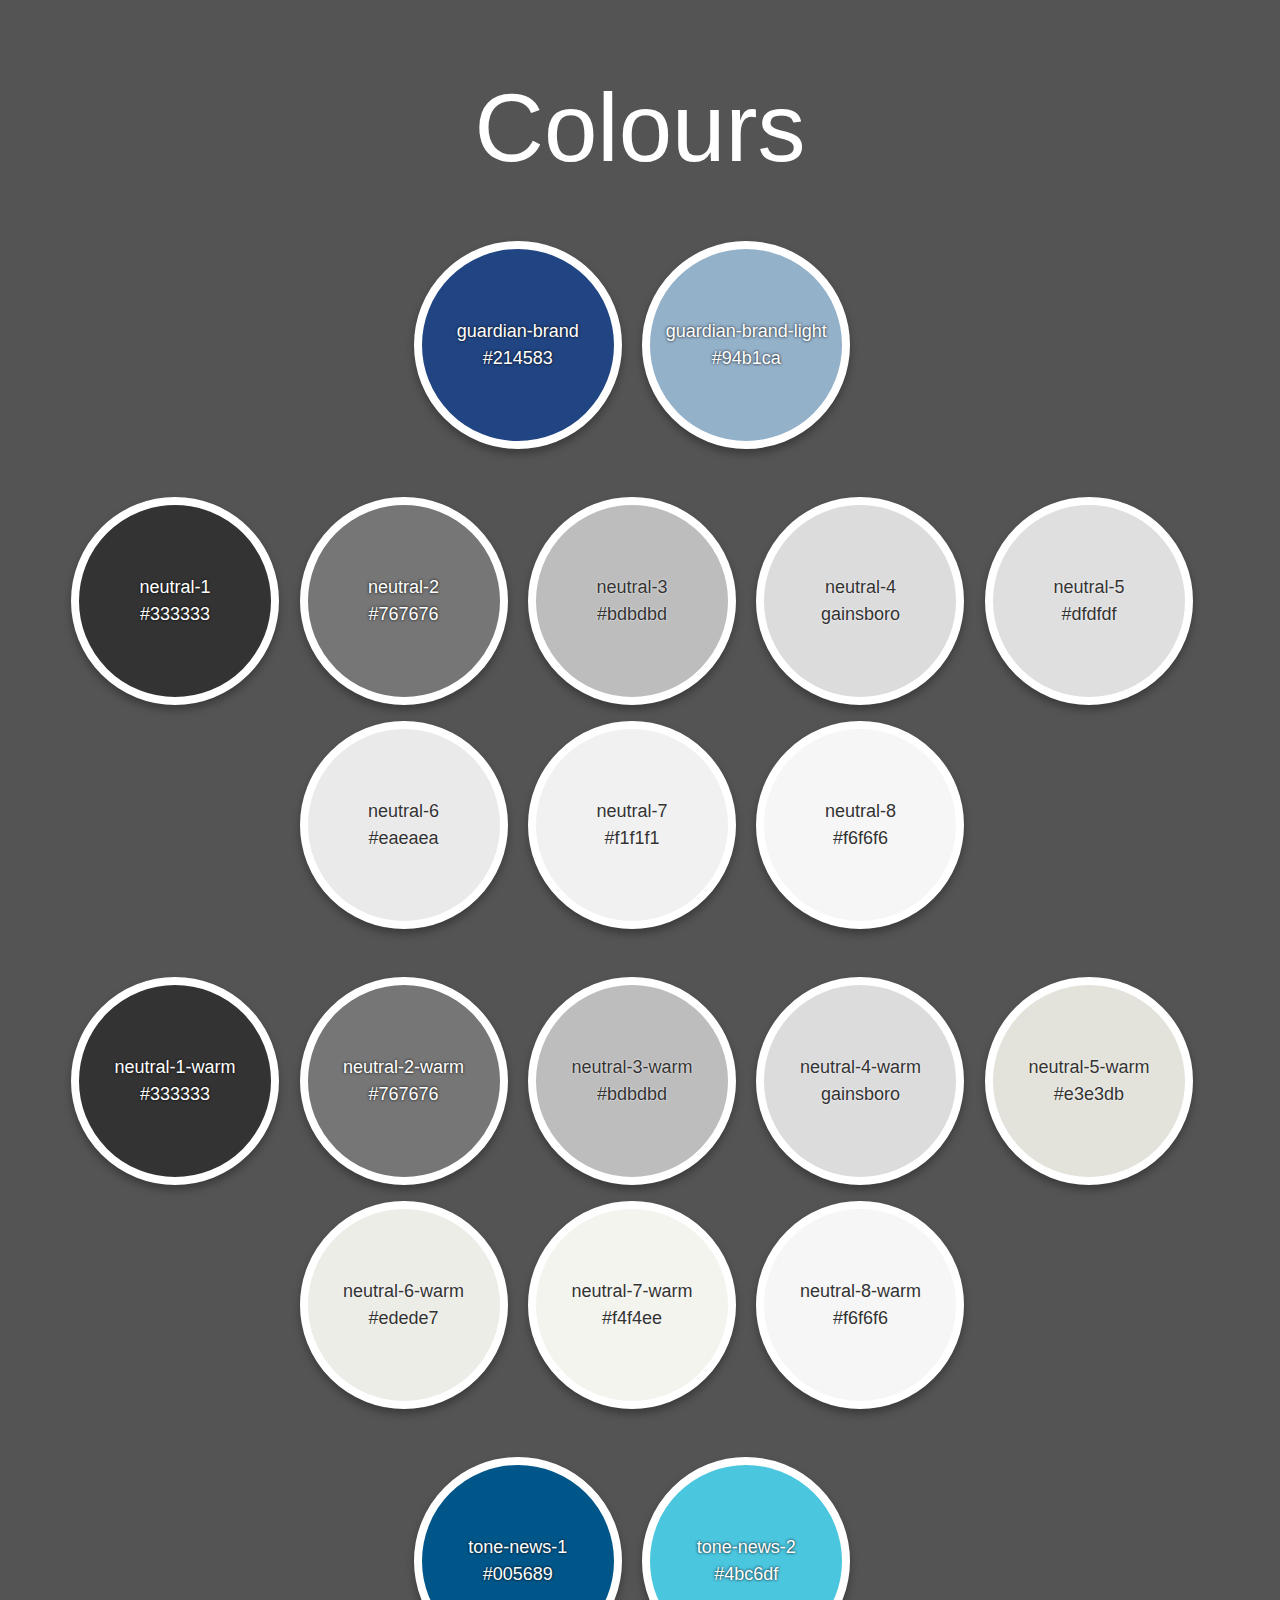
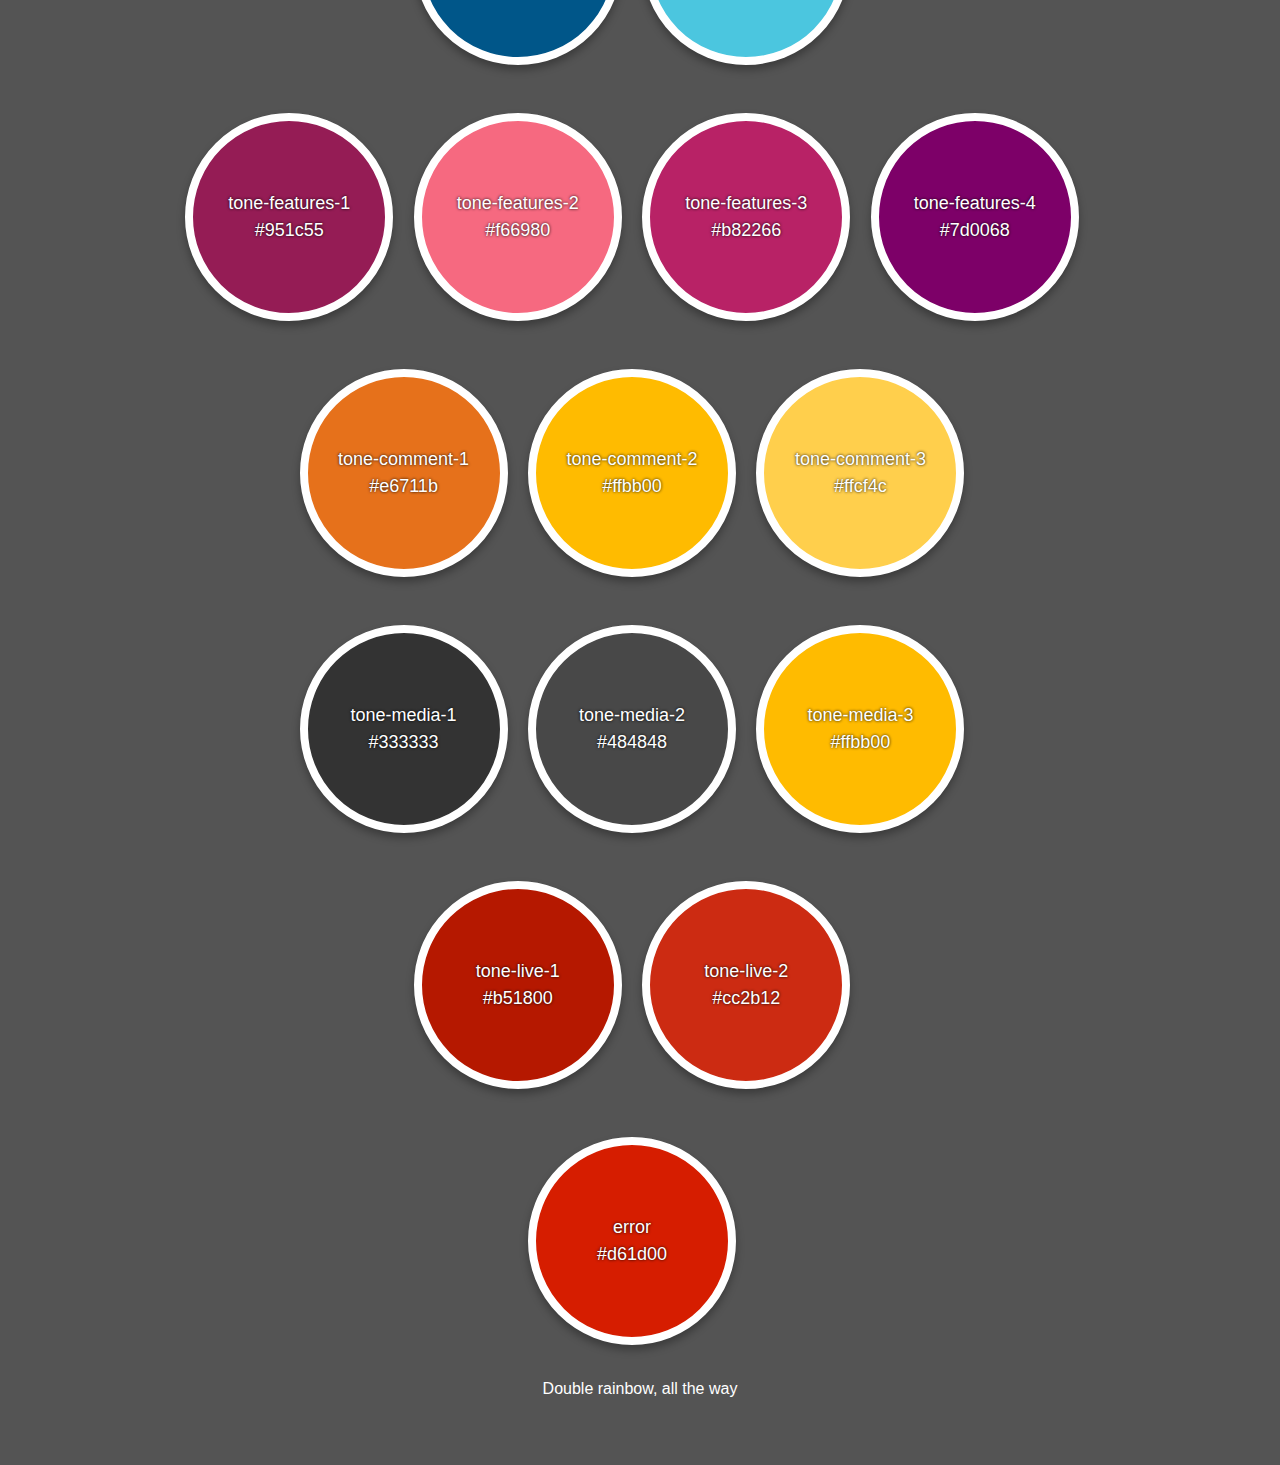
==== index.html @ ea5cdf9a "Initial commit in pages branch" ====
<!DOCTYPE html>
<html lang="en">
<head>
    <meta name="charset" content="utf-8" />
    <title>Guardian Colours</title>
    <link href="styles.css" rel="stylesheet" type="text/css" />
</head>
<body>
    <h1>Colours</h1>

    <div class="b-guardian-brand"></div>
    <div class="b-guardian-brand-light"></div>

    <div class="clear"></div>

    <div class="b-neutral-1"></div>
    <div class="b-neutral-2"></div>
    <div class="b-neutral-3"></div>
    <div class="b-neutral-4"></div>
    <div class="b-neutral-5"></div>
    <div class="b-neutral-6"></div>
    <div class="b-neutral-7"></div>
    <div class="b-neutral-8"></div>

    <div class="clear"></div>

    <div class="b-neutral-1-warm"></div>
    <div class="b-neutral-2-warm"></div>
    <div class="b-neutral-3-warm"></div>
    <div class="b-neutral-4-warm"></div>
    <div class="b-neutral-5-warm"></div>
    <div class="b-neutral-6-warm"></div>
    <div class="b-neutral-7-warm"></div>
    <div class="b-neutral-8-warm"></div>

    <div class="clear"></div>

    <div class="b-tone-news-1"></div>
    <div class="b-tone-news-2"></div>

    <div class="clear"></div>

    <div class="b-tone-features-1"></div>
    <div class="b-tone-features-2"></div>
    <div class="b-tone-features-3"></div>
    <div class="b-tone-features-4"></div>

    <div class="clear"></div>

    <div class="b-tone-comment-1"></div>
    <div class="b-tone-comment-2"></div>
    <div class="b-tone-comment-3"></div>

    <div class="clear"></div>

    <div class="b-tone-media-1"></div>
    <div class="b-tone-media-2"></div>
    <div class="b-tone-media-3"></div>

    <div class="clear"></div>

    <div class="b-tone-live-1"></div>
    <div class="b-tone-live-2"></div>

    <div class="clear"></div>

    <div class="b-error"></div>

    <p>Double rainbow, all the way</p>
</body>
</html>
---- styles.css ----
.b-guardian-brand {
  background: #214583; }

.b-guardian-brand-light {
  background: #94b1ca; }

.b-error {
  background: #d61d00; }

.b-neutral-1 {
  background: #333333; }

.b-neutral-2 {
  background: #767676; }

.b-neutral-3 {
  background: #bdbdbd; }

.b-neutral-4 {
  background: gainsboro; }

.b-neutral-5 {
  background: #dfdfdf; }

.b-neutral-6 {
  background: #eaeaea; }

.b-neutral-7 {
  background: #f1f1f1; }

.b-neutral-8 {
  background: #f6f6f6; }

.b-neutral-1-warm {
  background: #333333; }

.b-neutral-2-warm {
  background: #767676; }

.b-neutral-3-warm {
  background: #bdbdbd; }

.b-neutral-4-warm {
  background: gainsboro; }

.b-neutral-5-warm {
  background: #e3e3db; }

.b-neutral-6-warm {
  background: #edede7; }

.b-neutral-7-warm {
  background: #f4f4ee; }

.b-neutral-8-warm {
  background: #f6f6f6; }

.b-tone-news-1 {
  background: #005689; }

.b-tone-news-2 {
  background: #4bc6df; }

.b-tone-features-1 {
  background: #951c55; }

.b-tone-features-2 {
  background: #f66980; }

.b-tone-features-3 {
  background: #b82266; }

.b-tone-features-4 {
  background: #7d0068; }

.b-tone-comment-1 {
  background: #e6711b; }

.b-tone-comment-2 {
  background: #ffbb00; }

.b-tone-comment-3 {
  background: #ffcf4c; }

.b-tone-media-1 {
  background: #333333; }

.b-tone-media-2 {
  background: #484848; }

.b-tone-media-3 {
  background: #ffbb00; }

.b-tone-live-1 {
  background: #b51800; }

.b-tone-live-2 {
  background: #cc2b12; }

html {
  font: 200 1em/1.5 'Helvetica Neue', sans-serif;
  color: #ffffff;
  background: #545454;
  padding: 1em 1em 3em;
  -webkit-font-smoothing: antialiased;
  text-align: center; }

h1 {
  font: 100 6em/1 'Helvetica Neue', sans-serif; }

.clear {
  margin: 2em; }

[class^=b-] {
  display: inline-block;
  width: 12em;
  height: 12em;
  margin: 0 1em 1em 0;
  border-radius: 50%;
  vertical-align: middle;
  border: 8px solid #fff;
  text-align: center;
  text-shadow: #ffffff 0 0 2px;
  box-shadow: 0 5px 9px rgba(0, 0, 0, 0.3);
  color: #333333; }

.b-guardian-brand {
  text-shadow: 0 0 3px #000000;
  font-weight: 200;
  color: #ffffff; }
  .b-guardian-brand:before, .b-guardian-brand:after {
    font-size: 1.125em;
    width: 90%;
    display: inline-block; }
  .b-guardian-brand:before {
    margin-top: calc(50% - 1.5em);
    content: "guardian-brand"; }
  .b-guardian-brand:after {
    content: "#214583"; }

.b-guardian-brand-light {
  text-shadow: 0 0 3px #000000;
  font-weight: 200;
  color: #ffffff; }
  .b-guardian-brand-light:before, .b-guardian-brand-light:after {
    font-size: 1.125em;
    width: 90%;
    display: inline-block; }
  .b-guardian-brand-light:before {
    margin-top: calc(50% - 1.5em);
    content: "guardian-brand-light"; }
  .b-guardian-brand-light:after {
    content: "#94b1ca"; }

.b-error {
  text-shadow: 0 0 3px #000000;
  font-weight: 200;
  color: #ffffff; }
  .b-error:before, .b-error:after {
    font-size: 1.125em;
    width: 90%;
    display: inline-block; }
  .b-error:before {
    margin-top: calc(50% - 1.5em);
    content: "error"; }
  .b-error:after {
    content: "#d61d00"; }

.b-neutral-1 {
  text-shadow: 0 0 3px #000000;
  font-weight: 200;
  color: #ffffff; }
  .b-neutral-1:before, .b-neutral-1:after {
    font-size: 1.125em;
    width: 90%;
    display: inline-block; }
  .b-neutral-1:before {
    margin-top: calc(50% - 1.5em);
    content: "neutral-1"; }
  .b-neutral-1:after {
    content: "#333333"; }

.b-neutral-2 {
  text-shadow: 0 0 3px #000000;
  font-weight: 200;
  color: #ffffff; }
  .b-neutral-2:before, .b-neutral-2:after {
    font-size: 1.125em;
    width: 90%;
    display: inline-block; }
  .b-neutral-2:before {
    margin-top: calc(50% - 1.5em);
    content: "neutral-2"; }
  .b-neutral-2:after {
    content: "#767676"; }

.b-neutral-3:before, .b-neutral-3:after {
  font-size: 1.125em;
  width: 90%;
  display: inline-block; }
.b-neutral-3:before {
  margin-top: calc(50% - 1.5em);
  content: "neutral-3"; }
.b-neutral-3:after {
  content: "#bdbdbd"; }

.b-neutral-4:before, .b-neutral-4:after {
  font-size: 1.125em;
  width: 90%;
  display: inline-block; }
.b-neutral-4:before {
  margin-top: calc(50% - 1.5em);
  content: "neutral-4"; }
.b-neutral-4:after {
  content: "gainsboro"; }

.b-neutral-5:before, .b-neutral-5:after {
  font-size: 1.125em;
  width: 90%;
  display: inline-block; }
.b-neutral-5:before {
  margin-top: calc(50% - 1.5em);
  content: "neutral-5"; }
.b-neutral-5:after {
  content: "#dfdfdf"; }

.b-neutral-6:before, .b-neutral-6:after {
  font-size: 1.125em;
  width: 90%;
  display: inline-block; }
.b-neutral-6:before {
  margin-top: calc(50% - 1.5em);
  content: "neutral-6"; }
.b-neutral-6:after {
  content: "#eaeaea"; }

.b-neutral-7:before, .b-neutral-7:after {
  font-size: 1.125em;
  width: 90%;
  display: inline-block; }
.b-neutral-7:before {
  margin-top: calc(50% - 1.5em);
  content: "neutral-7"; }
.b-neutral-7:after {
  content: "#f1f1f1"; }

.b-neutral-8:before, .b-neutral-8:after {
  font-size: 1.125em;
  width: 90%;
  display: inline-block; }
.b-neutral-8:before {
  margin-top: calc(50% - 1.5em);
  content: "neutral-8"; }
.b-neutral-8:after {
  content: "#f6f6f6"; }

.b-neutral-1-warm {
  text-shadow: 0 0 3px #000000;
  font-weight: 200;
  color: #ffffff; }
  .b-neutral-1-warm:before, .b-neutral-1-warm:after {
    font-size: 1.125em;
    width: 90%;
    display: inline-block; }
  .b-neutral-1-warm:before {
    margin-top: calc(50% - 1.5em);
    content: "neutral-1-warm"; }
  .b-neutral-1-warm:after {
    content: "#333333"; }

.b-neutral-2-warm {
  text-shadow: 0 0 3px #000000;
  font-weight: 200;
  color: #ffffff; }
  .b-neutral-2-warm:before, .b-neutral-2-warm:after {
    font-size: 1.125em;
    width: 90%;
    display: inline-block; }
  .b-neutral-2-warm:before {
    margin-top: calc(50% - 1.5em);
    content: "neutral-2-warm"; }
  .b-neutral-2-warm:after {
    content: "#767676"; }

.b-neutral-3-warm:before, .b-neutral-3-warm:after {
  font-size: 1.125em;
  width: 90%;
  display: inline-block; }
.b-neutral-3-warm:before {
  margin-top: calc(50% - 1.5em);
  content: "neutral-3-warm"; }
.b-neutral-3-warm:after {
  content: "#bdbdbd"; }

.b-neutral-4-warm:before, .b-neutral-4-warm:after {
  font-size: 1.125em;
  width: 90%;
  display: inline-block; }
.b-neutral-4-warm:before {
  margin-top: calc(50% - 1.5em);
  content: "neutral-4-warm"; }
.b-neutral-4-warm:after {
  content: "gainsboro"; }

.b-neutral-5-warm:before, .b-neutral-5-warm:after {
  font-size: 1.125em;
  width: 90%;
  display: inline-block; }
.b-neutral-5-warm:before {
  margin-top: calc(50% - 1.5em);
  content: "neutral-5-warm"; }
.b-neutral-5-warm:after {
  content: "#e3e3db"; }

.b-neutral-6-warm:before, .b-neutral-6-warm:after {
  font-size: 1.125em;
  width: 90%;
  display: inline-block; }
.b-neutral-6-warm:before {
  margin-top: calc(50% - 1.5em);
  content: "neutral-6-warm"; }
.b-neutral-6-warm:after {
  content: "#edede7"; }

.b-neutral-7-warm:before, .b-neutral-7-warm:after {
  font-size: 1.125em;
  width: 90%;
  display: inline-block; }
.b-neutral-7-warm:before {
  margin-top: calc(50% - 1.5em);
  content: "neutral-7-warm"; }
.b-neutral-7-warm:after {
  content: "#f4f4ee"; }

.b-neutral-8-warm:before, .b-neutral-8-warm:after {
  font-size: 1.125em;
  width: 90%;
  display: inline-block; }
.b-neutral-8-warm:before {
  margin-top: calc(50% - 1.5em);
  content: "neutral-8-warm"; }
.b-neutral-8-warm:after {
  content: "#f6f6f6"; }

.b-tone-news-1 {
  text-shadow: 0 0 3px #000000;
  font-weight: 200;
  color: #ffffff; }
  .b-tone-news-1:before, .b-tone-news-1:after {
    font-size: 1.125em;
    width: 90%;
    display: inline-block; }
  .b-tone-news-1:before {
    margin-top: calc(50% - 1.5em);
    content: "tone-news-1"; }
  .b-tone-news-1:after {
    content: "#005689"; }

.b-tone-news-2 {
  text-shadow: 0 0 3px #000000;
  font-weight: 200;
  color: #ffffff; }
  .b-tone-news-2:before, .b-tone-news-2:after {
    font-size: 1.125em;
    width: 90%;
    display: inline-block; }
  .b-tone-news-2:before {
    margin-top: calc(50% - 1.5em);
    content: "tone-news-2"; }
  .b-tone-news-2:after {
    content: "#4bc6df"; }

.b-tone-features-1 {
  text-shadow: 0 0 3px #000000;
  font-weight: 200;
  color: #ffffff; }
  .b-tone-features-1:before, .b-tone-features-1:after {
    font-size: 1.125em;
    width: 90%;
    display: inline-block; }
  .b-tone-features-1:before {
    margin-top: calc(50% - 1.5em);
    content: "tone-features-1"; }
  .b-tone-features-1:after {
    content: "#951c55"; }

.b-tone-features-2 {
  text-shadow: 0 0 3px #000000;
  font-weight: 200;
  color: #ffffff; }
  .b-tone-features-2:before, .b-tone-features-2:after {
    font-size: 1.125em;
    width: 90%;
    display: inline-block; }
  .b-tone-features-2:before {
    margin-top: calc(50% - 1.5em);
    content: "tone-features-2"; }
  .b-tone-features-2:after {
    content: "#f66980"; }

.b-tone-features-3 {
  text-shadow: 0 0 3px #000000;
  font-weight: 200;
  color: #ffffff; }
  .b-tone-features-3:before, .b-tone-features-3:after {
    font-size: 1.125em;
    width: 90%;
    display: inline-block; }
  .b-tone-features-3:before {
    margin-top: calc(50% - 1.5em);
    content: "tone-features-3"; }
  .b-tone-features-3:after {
    content: "#b82266"; }

.b-tone-features-4 {
  text-shadow: 0 0 3px #000000;
  font-weight: 200;
  color: #ffffff; }
  .b-tone-features-4:before, .b-tone-features-4:after {
    font-size: 1.125em;
    width: 90%;
    display: inline-block; }
  .b-tone-features-4:before {
    margin-top: calc(50% - 1.5em);
    content: "tone-features-4"; }
  .b-tone-features-4:after {
    content: "#7d0068"; }

.b-tone-comment-1 {
  text-shadow: 0 0 3px #000000;
  font-weight: 200;
  color: #ffffff; }
  .b-tone-comment-1:before, .b-tone-comment-1:after {
    font-size: 1.125em;
    width: 90%;
    display: inline-block; }
  .b-tone-comment-1:before {
    margin-top: calc(50% - 1.5em);
    content: "tone-comment-1"; }
  .b-tone-comment-1:after {
    content: "#e6711b"; }

.b-tone-comment-2 {
  text-shadow: 0 0 3px #000000;
  font-weight: 200;
  color: #ffffff; }
  .b-tone-comment-2:before, .b-tone-comment-2:after {
    font-size: 1.125em;
    width: 90%;
    display: inline-block; }
  .b-tone-comment-2:before {
    margin-top: calc(50% - 1.5em);
    content: "tone-comment-2"; }
  .b-tone-comment-2:after {
    content: "#ffbb00"; }

.b-tone-comment-3 {
  text-shadow: 0 0 3px #000000;
  font-weight: 200;
  color: #ffffff; }
  .b-tone-comment-3:before, .b-tone-comment-3:after {
    font-size: 1.125em;
    width: 90%;
    display: inline-block; }
  .b-tone-comment-3:before {
    margin-top: calc(50% - 1.5em);
    content: "tone-comment-3"; }
  .b-tone-comment-3:after {
    content: "#ffcf4c"; }

.b-tone-media-1 {
  text-shadow: 0 0 3px #000000;
  font-weight: 200;
  color: #ffffff; }
  .b-tone-media-1:before, .b-tone-media-1:after {
    font-size: 1.125em;
    width: 90%;
    display: inline-block; }
  .b-tone-media-1:before {
    margin-top: calc(50% - 1.5em);
    content: "tone-media-1"; }
  .b-tone-media-1:after {
    content: "#333333"; }

.b-tone-media-2 {
  text-shadow: 0 0 3px #000000;
  font-weight: 200;
  color: #ffffff; }
  .b-tone-media-2:before, .b-tone-media-2:after {
    font-size: 1.125em;
    width: 90%;
    display: inline-block; }
  .b-tone-media-2:before {
    margin-top: calc(50% - 1.5em);
    content: "tone-media-2"; }
  .b-tone-media-2:after {
    content: "#484848"; }

.b-tone-media-3 {
  text-shadow: 0 0 3px #000000;
  font-weight: 200;
  color: #ffffff; }
  .b-tone-media-3:before, .b-tone-media-3:after {
    font-size: 1.125em;
    width: 90%;
    display: inline-block; }
  .b-tone-media-3:before {
    margin-top: calc(50% - 1.5em);
    content: "tone-media-3"; }
  .b-tone-media-3:after {
    content: "#ffbb00"; }

.b-tone-live-1 {
  text-shadow: 0 0 3px #000000;
  font-weight: 200;
  color: #ffffff; }
  .b-tone-live-1:before, .b-tone-live-1:after {
    font-size: 1.125em;
    width: 90%;
    display: inline-block; }
  .b-tone-live-1:before {
    margin-top: calc(50% - 1.5em);
    content: "tone-live-1"; }
  .b-tone-live-1:after {
    content: "#b51800"; }

.b-tone-live-2 {
  text-shadow: 0 0 3px #000000;
  font-weight: 200;
  color: #ffffff; }
  .b-tone-live-2:before, .b-tone-live-2:after {
    font-size: 1.125em;
    width: 90%;
    display: inline-block; }
  .b-tone-live-2:before {
    margin-top: calc(50% - 1.5em);
    content: "tone-live-2"; }
  .b-tone-live-2:after {
    content: "#cc2b12"; }
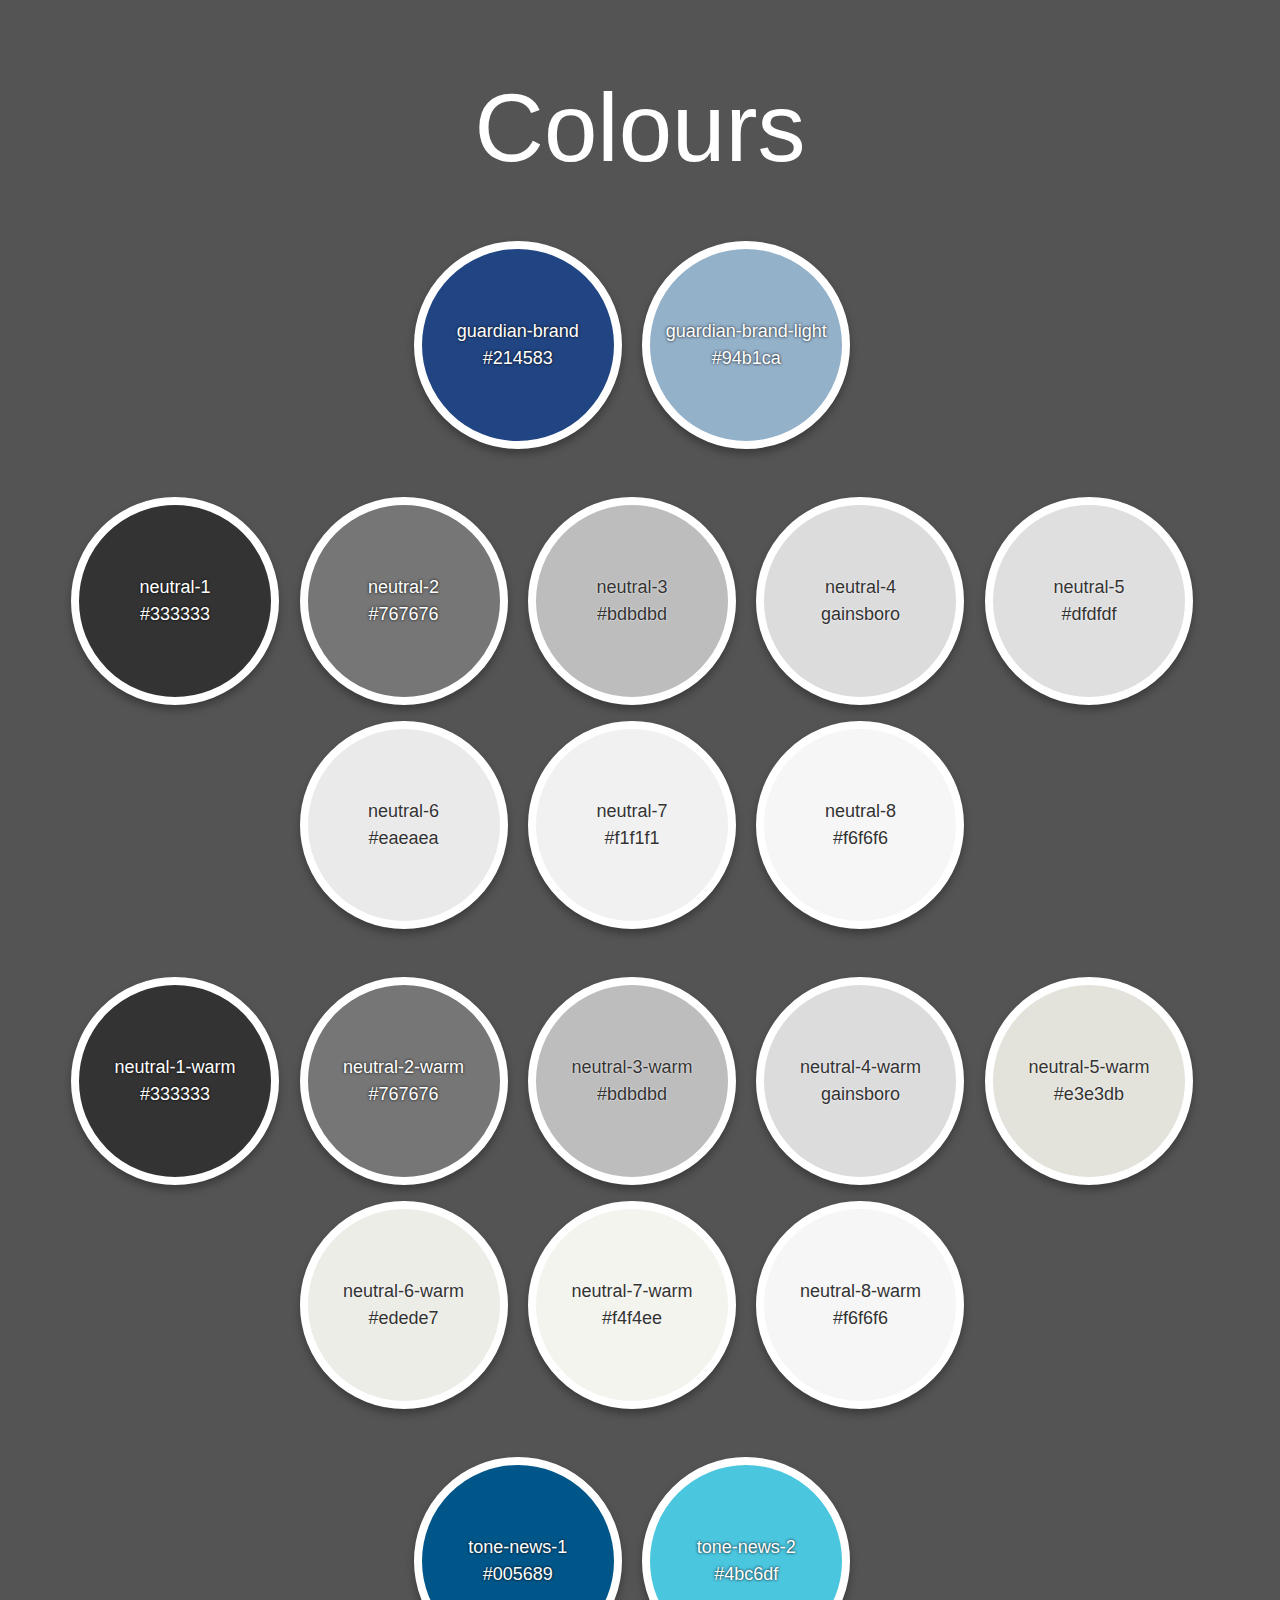
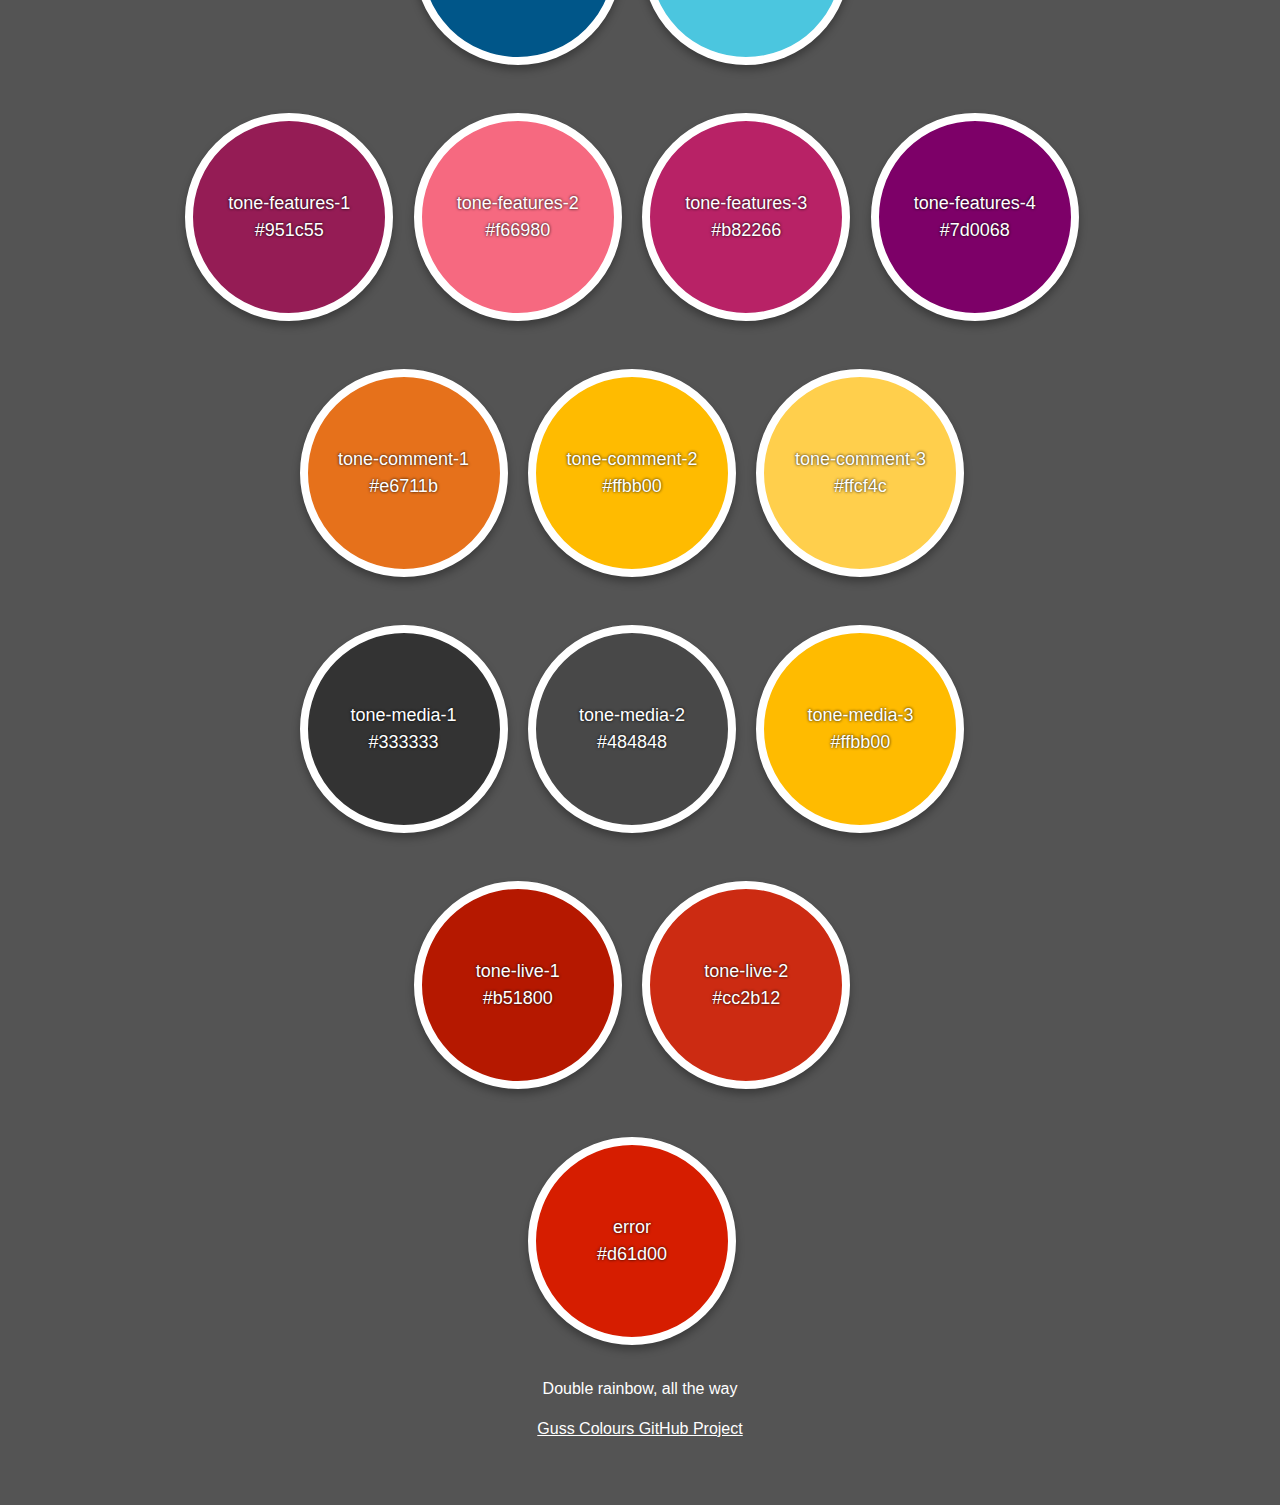
==== commit e265617f: "Merge branch 'master' into gh-pages" ====
--- a/index.html
+++ b/index.html
@@ -67,5 +67,6 @@
     <div class="b-error"></div>
 
     <p>Double rainbow, all the way</p>
+    <p><a href="https://github.com/guardian/guss-colours">Guss Colours GitHub Project</a></p>
 </body>
 </html>
--- a/styles.css
+++ b/styles.css
@@ -107,6 +107,9 @@
 
 h1 {
   font: 100 6em/1 'Helvetica Neue', sans-serif; }
+
+a {
+  color: #ffffff; }
 
 .clear {
   margin: 2em; }
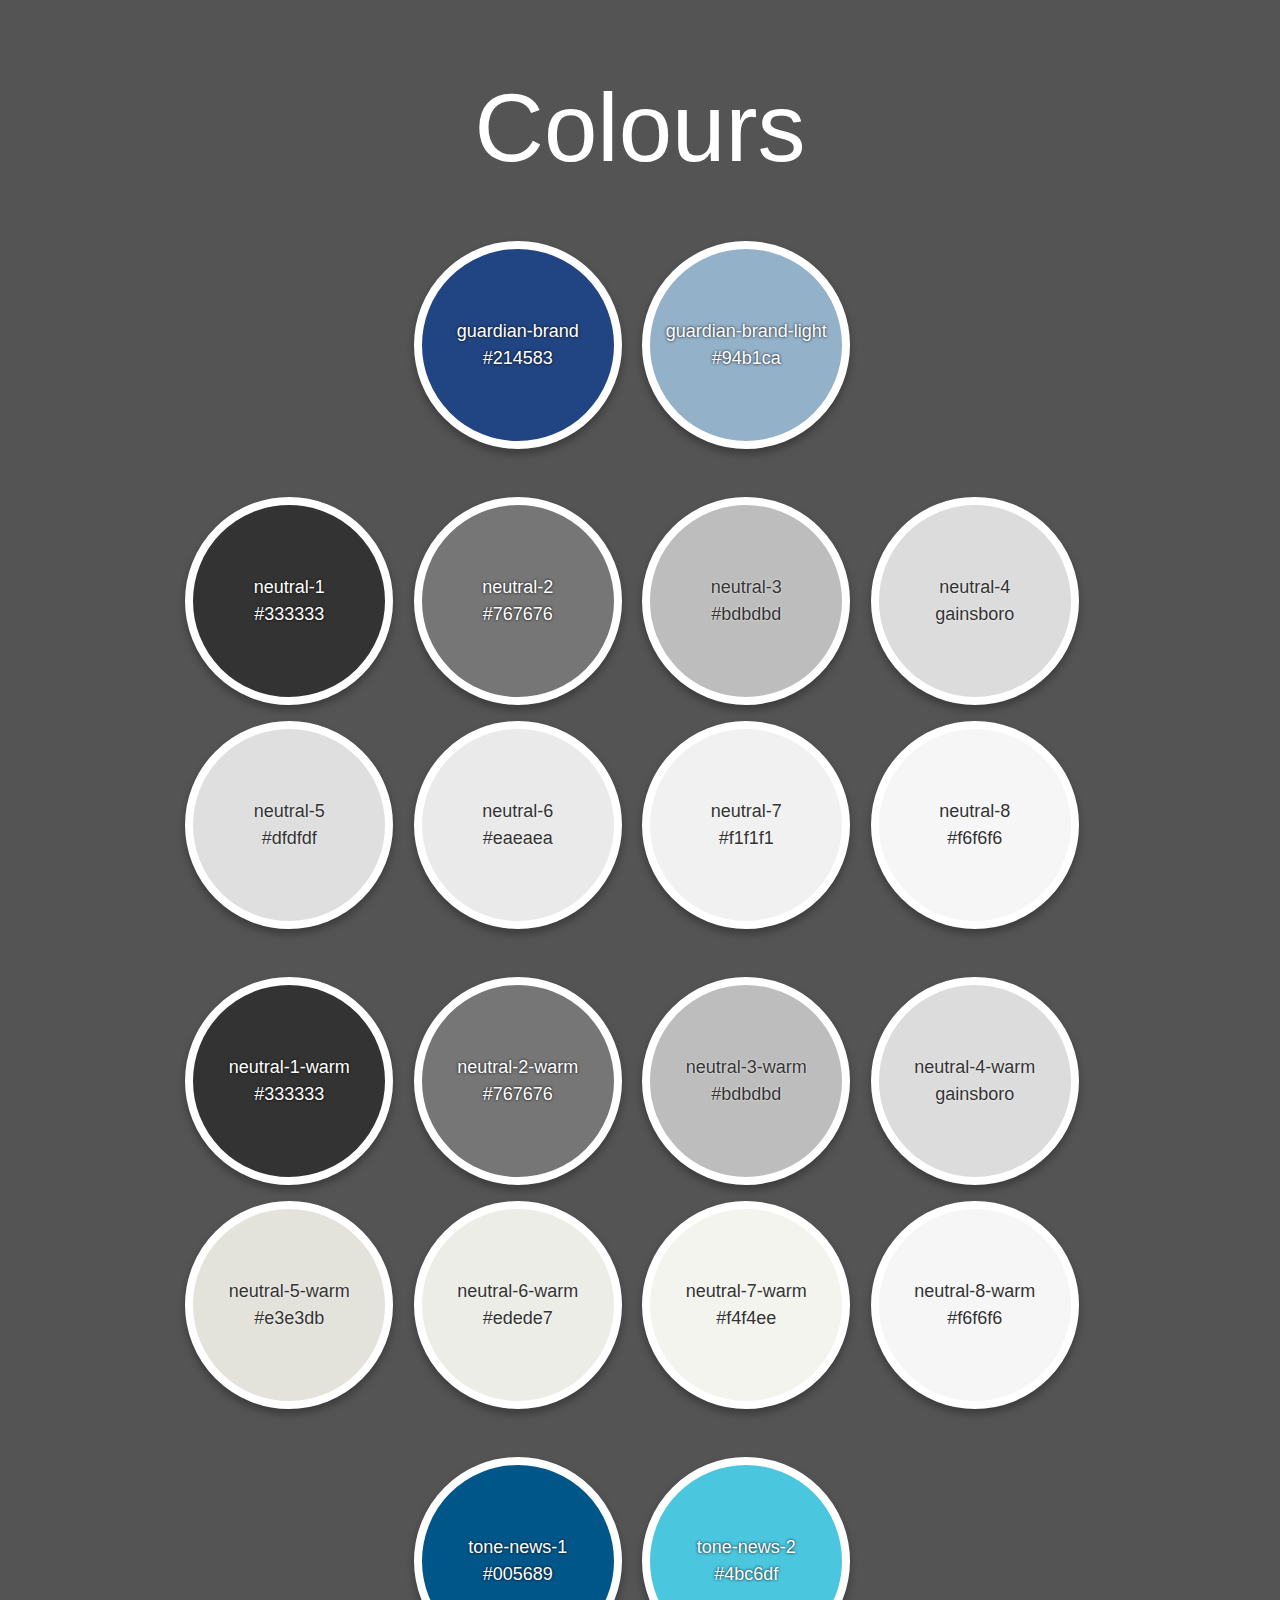
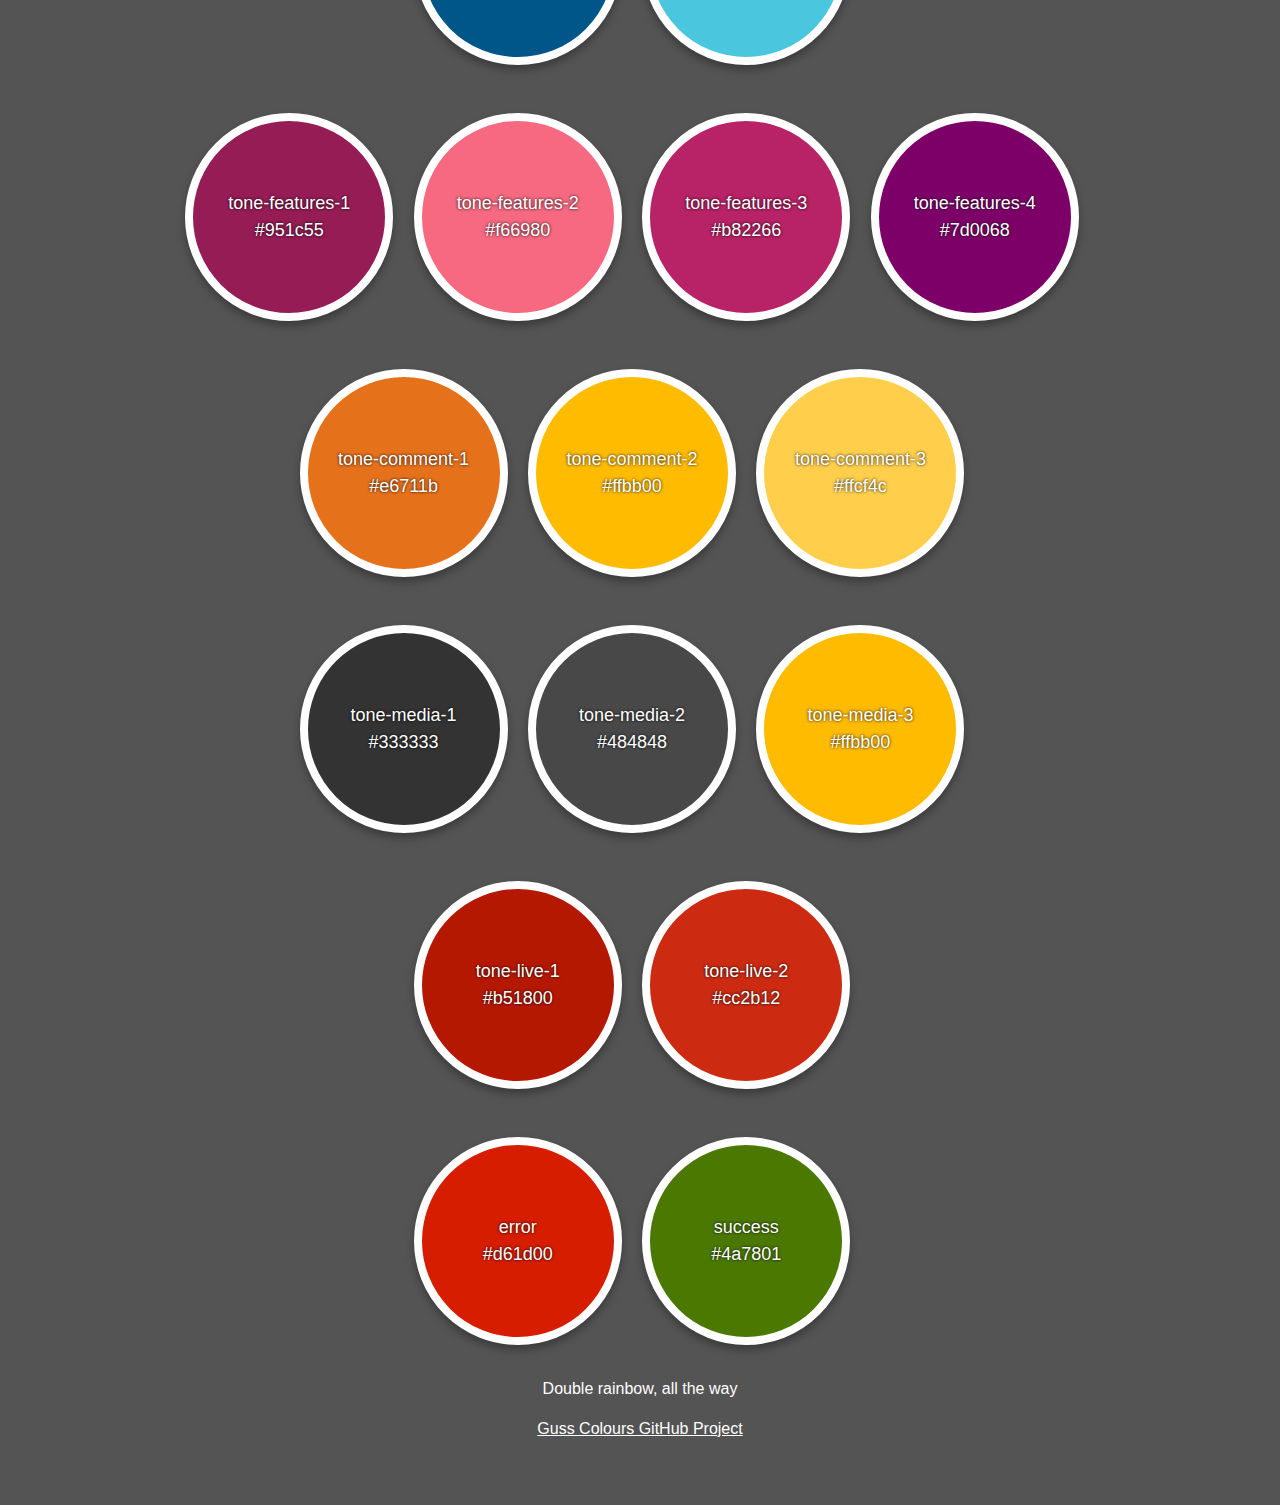
==== commit 012d91e5: "Merge branch 'master' into gh-pages" ====
--- a/index.html
+++ b/index.html
@@ -65,6 +65,7 @@
     <div class="clear"></div>
 
     <div class="b-error"></div>
+    <div class="b-success"></div>
 
     <p>Double rainbow, all the way</p>
     <p><a href="https://github.com/guardian/guss-colours">Guss Colours GitHub Project</a></p>
--- a/styles.css
+++ b/styles.css
@@ -1,3 +1,24 @@
+html {
+  max-width: 60em;
+  margin-left: auto;
+  margin-right: auto;
+  padding: 1em 1em 3em;
+  background: #545454;
+  font: 200 1em/1.5 'Helvetica Neue', sans-serif;
+  color: #ffffff;
+  text-align: center;
+  -moz-osx-font-smoothing: grayscale;
+  -webkit-font-smoothing: antialiased; }
+
+h1 {
+  font: 100 6em/1 'Helvetica Neue', sans-serif; }
+
+a {
+  color: #ffffff; }
+
+.clear {
+  margin: 2em; }
+
 .b-guardian-brand {
   background: #214583; }
 
@@ -7,6 +28,9 @@
 .b-error {
   background: #d61d00; }
 
+.b-success {
+  background: #4a7801; }
+
 .b-neutral-1 {
   background: #333333; }
 
@@ -96,23 +120,6 @@
 
 .b-tone-live-2 {
   background: #cc2b12; }
-
-html {
-  font: 200 1em/1.5 'Helvetica Neue', sans-serif;
-  color: #ffffff;
-  background: #545454;
-  padding: 1em 1em 3em;
-  -webkit-font-smoothing: antialiased;
-  text-align: center; }
-
-h1 {
-  font: 100 6em/1 'Helvetica Neue', sans-serif; }
-
-a {
-  color: #ffffff; }
-
-.clear {
-  margin: 2em; }
 
 [class^=b-] {
   display: inline-block;
@@ -169,6 +176,20 @@
   .b-error:after {
     content: "#d61d00"; }
 
+.b-success {
+  text-shadow: 0 0 3px #000000;
+  font-weight: 200;
+  color: #ffffff; }
+  .b-success:before, .b-success:after {
+    font-size: 1.125em;
+    width: 90%;
+    display: inline-block; }
+  .b-success:before {
+    margin-top: calc(50% - 1.5em);
+    content: "success"; }
+  .b-success:after {
+    content: "#4a7801"; }
+
 .b-neutral-1 {
   text-shadow: 0 0 3px #000000;
   font-weight: 200;
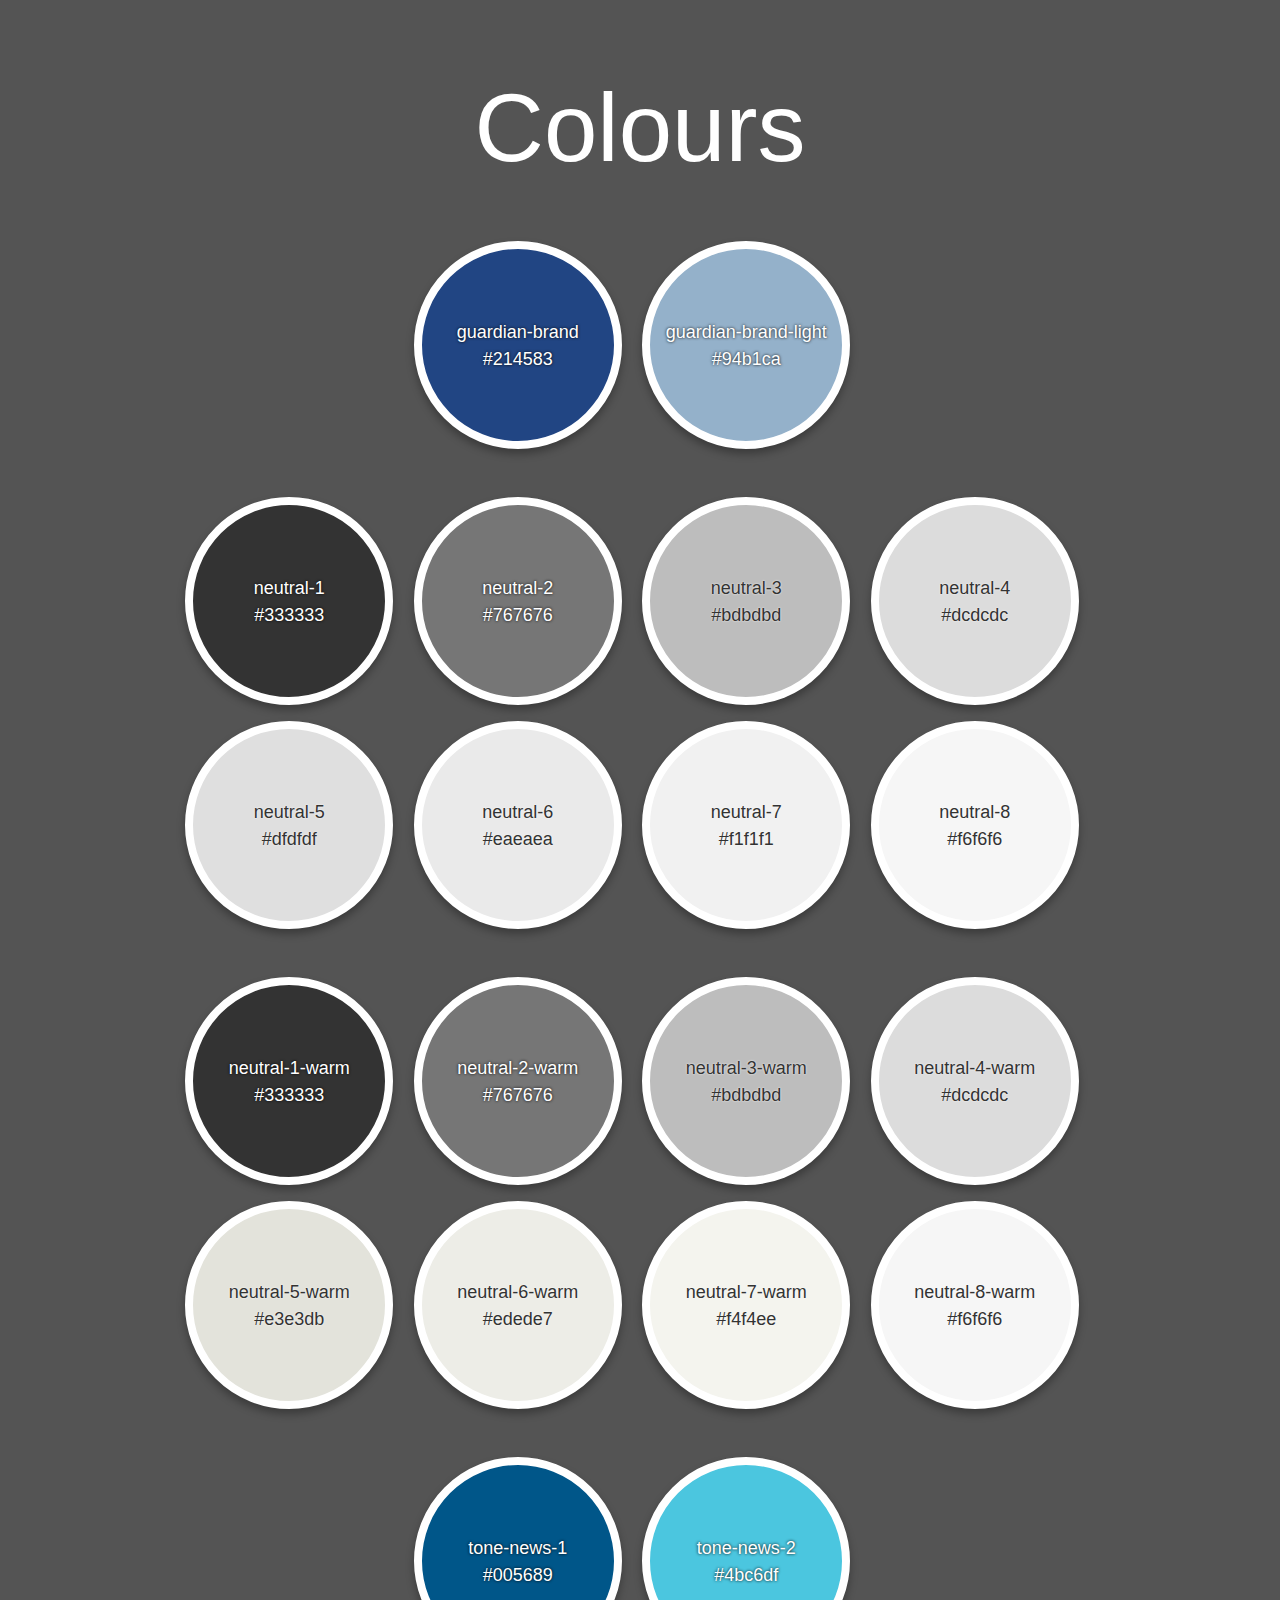
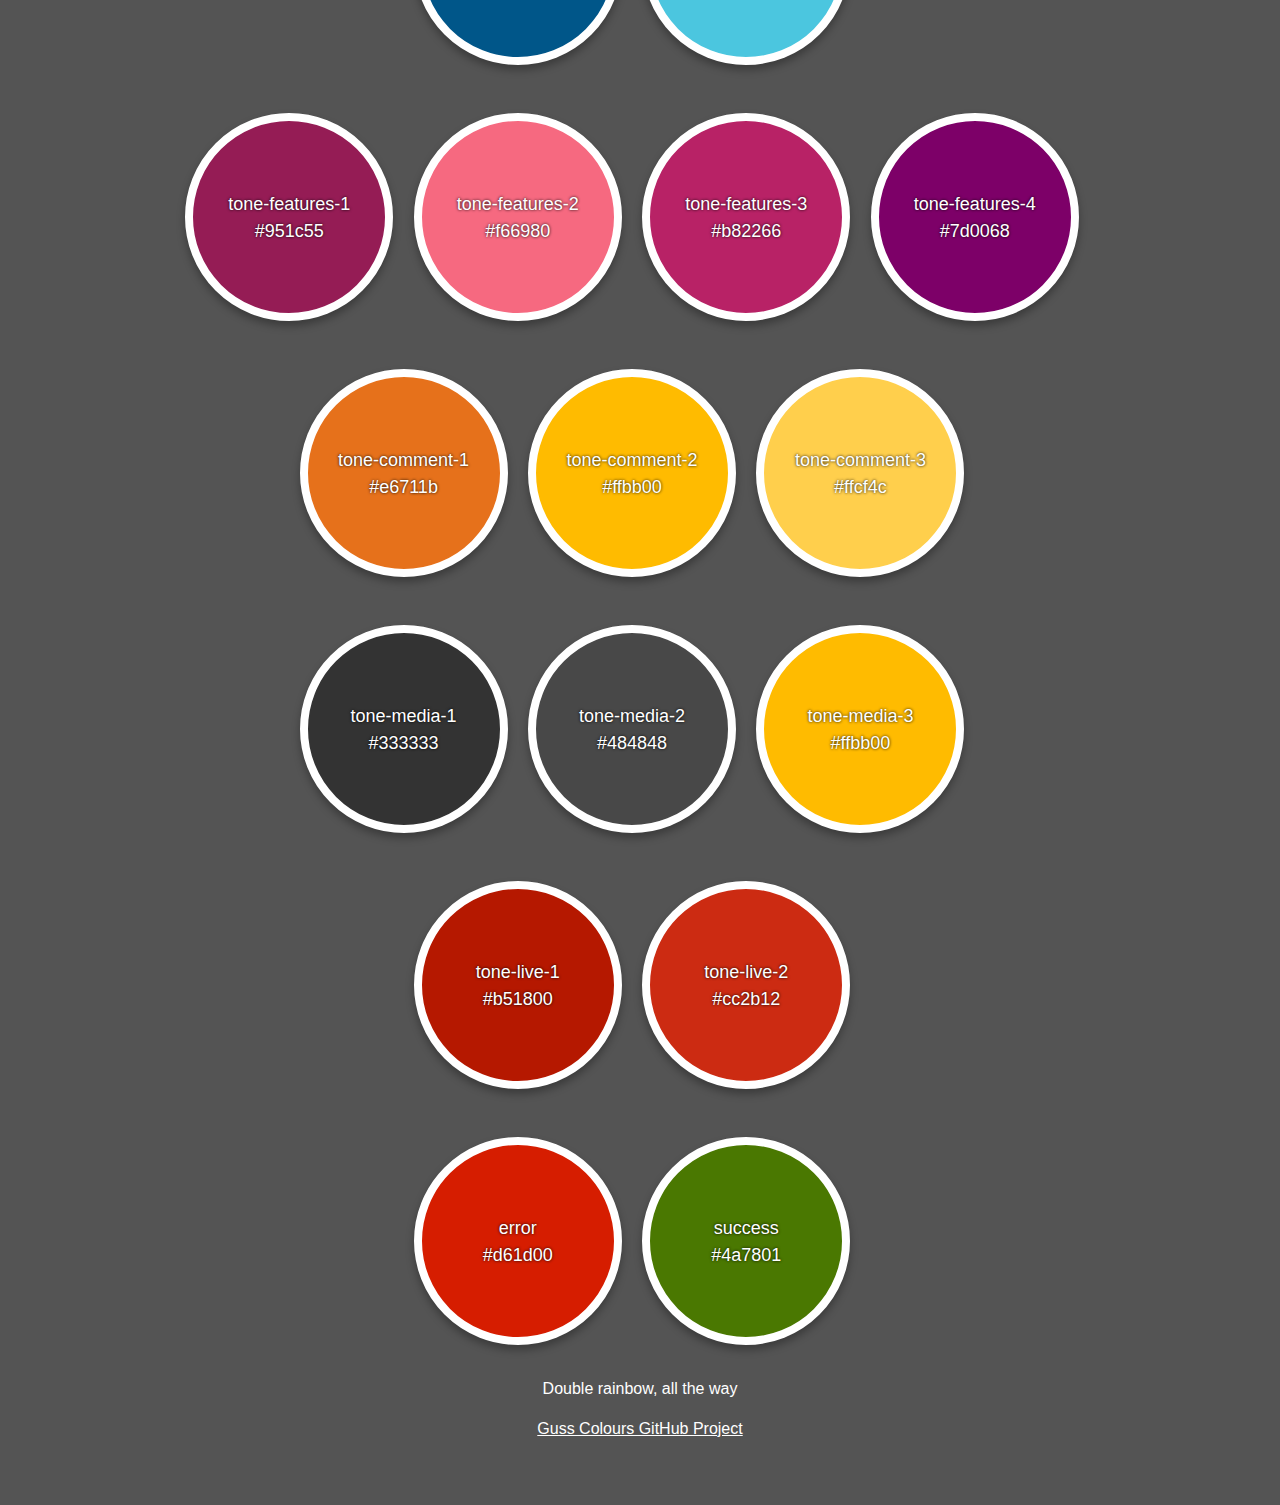
==== commit 5d880c10: "Merge branch 'master' into gh-pages" ====
--- a/index.html
+++ b/index.html
@@ -69,5 +69,38 @@
 
     <p>Double rainbow, all the way</p>
     <p><a href="https://github.com/guardian/guss-colours">Guss Colours GitHub Project</a></p>
+
+    <script>
+        // Enable iteration through querySelectorAll
+        // https://gist.github.com/DavidBruant/1016007
+        NodeList.prototype.forEach = Array.prototype.forEach;
+        HTMLCollection.prototype.forEach = Array.prototype.forEach; // Because of https://bugzilla.mozilla.org/show_bug.cgi?id=14869
+
+        (function() {
+            function componentToHex(c) {
+                var hex = c.toString(16);
+                return hex.length == 1 ? "0" + hex : hex;
+            }
+
+            function rgbToHex(r, g, b) {
+                return "#" + componentToHex(r) + componentToHex(g) + componentToHex(b);
+            }
+
+            document.querySelectorAll('[class^="b-"]').forEach(function (colour) {
+                var colourName  = window.getComputedStyle(colour, ':before').getPropertyValue('content');
+                 // Firefox returns a quoted string. We only need the text
+                colourName = colourName.replace(/"/g, '');
+
+                var colourValueRGB = getComputedStyle(colour).backgroundColor.match(/\d+/g);
+                var r = parseInt(colourValueRGB[0]).toString(16);
+                var g = parseInt(colourValueRGB[1]).toString(16);
+                var b = parseInt(colourValueRGB[2]).toString(16);
+                var hexColourValue = rgbToHex(r, g, b);
+
+                colour.innerHTML = '<span class="colour-name">' + colourName + '</span>'
+                                 + '<span class="colour-value">' + hexColourValue + '</span>';
+            })
+        })();
+    </script>
 </body>
 </html>
--- a/styles.css
+++ b/styles.css
@@ -20,106 +20,106 @@
   margin: 2em; }
 
 .b-guardian-brand {
-  background: #214583; }
+  background-color: #214583; }
 
 .b-guardian-brand-light {
-  background: #94b1ca; }
+  background-color: #94b1ca; }
 
 .b-error {
-  background: #d61d00; }
+  background-color: #d61d00; }
 
 .b-success {
-  background: #4a7801; }
+  background-color: #4a7801; }
 
 .b-neutral-1 {
-  background: #333333; }
+  background-color: #333333; }
 
 .b-neutral-2 {
-  background: #767676; }
+  background-color: #767676; }
 
 .b-neutral-3 {
-  background: #bdbdbd; }
+  background-color: #bdbdbd; }
 
 .b-neutral-4 {
-  background: gainsboro; }
+  background-color: gainsboro; }
 
 .b-neutral-5 {
-  background: #dfdfdf; }
+  background-color: #dfdfdf; }
 
 .b-neutral-6 {
-  background: #eaeaea; }
+  background-color: #eaeaea; }
 
 .b-neutral-7 {
-  background: #f1f1f1; }
+  background-color: #f1f1f1; }
 
 .b-neutral-8 {
-  background: #f6f6f6; }
+  background-color: #f6f6f6; }
 
 .b-neutral-1-warm {
-  background: #333333; }
+  background-color: #333333; }
 
 .b-neutral-2-warm {
-  background: #767676; }
+  background-color: #767676; }
 
 .b-neutral-3-warm {
-  background: #bdbdbd; }
+  background-color: #bdbdbd; }
 
 .b-neutral-4-warm {
-  background: gainsboro; }
+  background-color: gainsboro; }
 
 .b-neutral-5-warm {
-  background: #e3e3db; }
+  background-color: #e3e3db; }
 
 .b-neutral-6-warm {
-  background: #edede7; }
+  background-color: #edede7; }
 
 .b-neutral-7-warm {
-  background: #f4f4ee; }
+  background-color: #f4f4ee; }
 
 .b-neutral-8-warm {
-  background: #f6f6f6; }
+  background-color: #f6f6f6; }
 
 .b-tone-news-1 {
-  background: #005689; }
+  background-color: #005689; }
 
 .b-tone-news-2 {
-  background: #4bc6df; }
+  background-color: #4bc6df; }
 
 .b-tone-features-1 {
-  background: #951c55; }
+  background-color: #951c55; }
 
 .b-tone-features-2 {
-  background: #f66980; }
+  background-color: #f66980; }
 
 .b-tone-features-3 {
-  background: #b82266; }
+  background-color: #b82266; }
 
 .b-tone-features-4 {
-  background: #7d0068; }
+  background-color: #7d0068; }
 
 .b-tone-comment-1 {
-  background: #e6711b; }
+  background-color: #e6711b; }
 
 .b-tone-comment-2 {
-  background: #ffbb00; }
+  background-color: #ffbb00; }
 
 .b-tone-comment-3 {
-  background: #ffcf4c; }
+  background-color: #ffcf4c; }
 
 .b-tone-media-1 {
-  background: #333333; }
+  background-color: #333333; }
 
 .b-tone-media-2 {
-  background: #484848; }
+  background-color: #484848; }
 
 .b-tone-media-3 {
-  background: #ffbb00; }
+  background-color: #ffbb00; }
 
 .b-tone-live-1 {
-  background: #b51800; }
+  background-color: #b51800; }
 
 .b-tone-live-2 {
-  background: #cc2b12; }
+  background-color: #cc2b12; }
 
 [class^=b-] {
   display: inline-block;
@@ -134,430 +134,235 @@
   box-shadow: 0 5px 9px rgba(0, 0, 0, 0.3);
   color: #333333; }
 
-.b-guardian-brand {
-  text-shadow: 0 0 3px #000000;
-  font-weight: 200;
-  color: #ffffff; }
-  .b-guardian-brand:before, .b-guardian-brand:after {
-    font-size: 1.125em;
-    width: 90%;
-    display: inline-block; }
-  .b-guardian-brand:before {
-    margin-top: calc(50% - 1.5em);
-    content: "guardian-brand"; }
-  .b-guardian-brand:after {
-    content: "#214583"; }
-
-.b-guardian-brand-light {
-  text-shadow: 0 0 3px #000000;
-  font-weight: 200;
-  color: #ffffff; }
-  .b-guardian-brand-light:before, .b-guardian-brand-light:after {
-    font-size: 1.125em;
-    width: 90%;
-    display: inline-block; }
-  .b-guardian-brand-light:before {
-    margin-top: calc(50% - 1.5em);
-    content: "guardian-brand-light"; }
-  .b-guardian-brand-light:after {
-    content: "#94b1ca"; }
-
-.b-error {
-  text-shadow: 0 0 3px #000000;
-  font-weight: 200;
-  color: #ffffff; }
-  .b-error:before, .b-error:after {
-    font-size: 1.125em;
-    width: 90%;
-    display: inline-block; }
-  .b-error:before {
-    margin-top: calc(50% - 1.5em);
-    content: "error"; }
-  .b-error:after {
-    content: "#d61d00"; }
-
-.b-success {
-  text-shadow: 0 0 3px #000000;
-  font-weight: 200;
-  color: #ffffff; }
-  .b-success:before, .b-success:after {
-    font-size: 1.125em;
-    width: 90%;
-    display: inline-block; }
-  .b-success:before {
-    margin-top: calc(50% - 1.5em);
-    content: "success"; }
-  .b-success:after {
-    content: "#4a7801"; }
-
-.b-neutral-1 {
-  text-shadow: 0 0 3px #000000;
-  font-weight: 200;
-  color: #ffffff; }
-  .b-neutral-1:before, .b-neutral-1:after {
-    font-size: 1.125em;
-    width: 90%;
-    display: inline-block; }
-  .b-neutral-1:before {
-    margin-top: calc(50% - 1.5em);
-    content: "neutral-1"; }
-  .b-neutral-1:after {
-    content: "#333333"; }
-
-.b-neutral-2 {
-  text-shadow: 0 0 3px #000000;
-  font-weight: 200;
-  color: #ffffff; }
-  .b-neutral-2:before, .b-neutral-2:after {
-    font-size: 1.125em;
-    width: 90%;
-    display: inline-block; }
-  .b-neutral-2:before {
-    margin-top: calc(50% - 1.5em);
-    content: "neutral-2"; }
-  .b-neutral-2:after {
-    content: "#767676"; }
-
-.b-neutral-3:before, .b-neutral-3:after {
+.colour-name,
+.colour-value {
   font-size: 1.125em;
   width: 90%;
   display: inline-block; }
+
+.colour-name {
+  margin-top: calc(50% - 2.75em); }
+
+.b-guardian-brand {
+  text-shadow: 0 0 3px #000000;
+  font-weight: 200;
+  color: #ffffff; }
+  .b-guardian-brand:before {
+    visibility: hidden;
+    content: "guardian-brand"; }
+
+.b-guardian-brand-light {
+  text-shadow: 0 0 3px #000000;
+  font-weight: 200;
+  color: #ffffff; }
+  .b-guardian-brand-light:before {
+    visibility: hidden;
+    content: "guardian-brand-light"; }
+
+.b-error {
+  text-shadow: 0 0 3px #000000;
+  font-weight: 200;
+  color: #ffffff; }
+  .b-error:before {
+    visibility: hidden;
+    content: "error"; }
+
+.b-success {
+  text-shadow: 0 0 3px #000000;
+  font-weight: 200;
+  color: #ffffff; }
+  .b-success:before {
+    visibility: hidden;
+    content: "success"; }
+
+.b-neutral-1 {
+  text-shadow: 0 0 3px #000000;
+  font-weight: 200;
+  color: #ffffff; }
+  .b-neutral-1:before {
+    visibility: hidden;
+    content: "neutral-1"; }
+
+.b-neutral-2 {
+  text-shadow: 0 0 3px #000000;
+  font-weight: 200;
+  color: #ffffff; }
+  .b-neutral-2:before {
+    visibility: hidden;
+    content: "neutral-2"; }
+
 .b-neutral-3:before {
-  margin-top: calc(50% - 1.5em);
+  visibility: hidden;
   content: "neutral-3"; }
-.b-neutral-3:after {
-  content: "#bdbdbd"; }
-
-.b-neutral-4:before, .b-neutral-4:after {
-  font-size: 1.125em;
-  width: 90%;
-  display: inline-block; }
+
 .b-neutral-4:before {
-  margin-top: calc(50% - 1.5em);
+  visibility: hidden;
   content: "neutral-4"; }
-.b-neutral-4:after {
-  content: "gainsboro"; }
-
-.b-neutral-5:before, .b-neutral-5:after {
-  font-size: 1.125em;
-  width: 90%;
-  display: inline-block; }
+
 .b-neutral-5:before {
-  margin-top: calc(50% - 1.5em);
+  visibility: hidden;
   content: "neutral-5"; }
-.b-neutral-5:after {
-  content: "#dfdfdf"; }
-
-.b-neutral-6:before, .b-neutral-6:after {
-  font-size: 1.125em;
-  width: 90%;
-  display: inline-block; }
+
 .b-neutral-6:before {
-  margin-top: calc(50% - 1.5em);
+  visibility: hidden;
   content: "neutral-6"; }
-.b-neutral-6:after {
-  content: "#eaeaea"; }
-
-.b-neutral-7:before, .b-neutral-7:after {
-  font-size: 1.125em;
-  width: 90%;
-  display: inline-block; }
+
 .b-neutral-7:before {
-  margin-top: calc(50% - 1.5em);
+  visibility: hidden;
   content: "neutral-7"; }
-.b-neutral-7:after {
-  content: "#f1f1f1"; }
-
-.b-neutral-8:before, .b-neutral-8:after {
-  font-size: 1.125em;
-  width: 90%;
-  display: inline-block; }
+
 .b-neutral-8:before {
-  margin-top: calc(50% - 1.5em);
+  visibility: hidden;
   content: "neutral-8"; }
-.b-neutral-8:after {
-  content: "#f6f6f6"; }
 
 .b-neutral-1-warm {
   text-shadow: 0 0 3px #000000;
   font-weight: 200;
   color: #ffffff; }
-  .b-neutral-1-warm:before, .b-neutral-1-warm:after {
-    font-size: 1.125em;
-    width: 90%;
-    display: inline-block; }
   .b-neutral-1-warm:before {
-    margin-top: calc(50% - 1.5em);
+    visibility: hidden;
     content: "neutral-1-warm"; }
-  .b-neutral-1-warm:after {
-    content: "#333333"; }
 
 .b-neutral-2-warm {
   text-shadow: 0 0 3px #000000;
   font-weight: 200;
   color: #ffffff; }
-  .b-neutral-2-warm:before, .b-neutral-2-warm:after {
-    font-size: 1.125em;
-    width: 90%;
-    display: inline-block; }
   .b-neutral-2-warm:before {
-    margin-top: calc(50% - 1.5em);
+    visibility: hidden;
     content: "neutral-2-warm"; }
-  .b-neutral-2-warm:after {
-    content: "#767676"; }
-
-.b-neutral-3-warm:before, .b-neutral-3-warm:after {
-  font-size: 1.125em;
-  width: 90%;
-  display: inline-block; }
+
 .b-neutral-3-warm:before {
-  margin-top: calc(50% - 1.5em);
+  visibility: hidden;
   content: "neutral-3-warm"; }
-.b-neutral-3-warm:after {
-  content: "#bdbdbd"; }
-
-.b-neutral-4-warm:before, .b-neutral-4-warm:after {
-  font-size: 1.125em;
-  width: 90%;
-  display: inline-block; }
+
 .b-neutral-4-warm:before {
-  margin-top: calc(50% - 1.5em);
+  visibility: hidden;
   content: "neutral-4-warm"; }
-.b-neutral-4-warm:after {
-  content: "gainsboro"; }
-
-.b-neutral-5-warm:before, .b-neutral-5-warm:after {
-  font-size: 1.125em;
-  width: 90%;
-  display: inline-block; }
+
 .b-neutral-5-warm:before {
-  margin-top: calc(50% - 1.5em);
+  visibility: hidden;
   content: "neutral-5-warm"; }
-.b-neutral-5-warm:after {
-  content: "#e3e3db"; }
-
-.b-neutral-6-warm:before, .b-neutral-6-warm:after {
-  font-size: 1.125em;
-  width: 90%;
-  display: inline-block; }
+
 .b-neutral-6-warm:before {
-  margin-top: calc(50% - 1.5em);
+  visibility: hidden;
   content: "neutral-6-warm"; }
-.b-neutral-6-warm:after {
-  content: "#edede7"; }
-
-.b-neutral-7-warm:before, .b-neutral-7-warm:after {
-  font-size: 1.125em;
-  width: 90%;
-  display: inline-block; }
+
 .b-neutral-7-warm:before {
-  margin-top: calc(50% - 1.5em);
+  visibility: hidden;
   content: "neutral-7-warm"; }
-.b-neutral-7-warm:after {
-  content: "#f4f4ee"; }
-
-.b-neutral-8-warm:before, .b-neutral-8-warm:after {
-  font-size: 1.125em;
-  width: 90%;
-  display: inline-block; }
+
 .b-neutral-8-warm:before {
-  margin-top: calc(50% - 1.5em);
+  visibility: hidden;
   content: "neutral-8-warm"; }
-.b-neutral-8-warm:after {
-  content: "#f6f6f6"; }
 
 .b-tone-news-1 {
   text-shadow: 0 0 3px #000000;
   font-weight: 200;
   color: #ffffff; }
-  .b-tone-news-1:before, .b-tone-news-1:after {
-    font-size: 1.125em;
-    width: 90%;
-    display: inline-block; }
   .b-tone-news-1:before {
-    margin-top: calc(50% - 1.5em);
+    visibility: hidden;
     content: "tone-news-1"; }
-  .b-tone-news-1:after {
-    content: "#005689"; }
 
 .b-tone-news-2 {
   text-shadow: 0 0 3px #000000;
   font-weight: 200;
   color: #ffffff; }
-  .b-tone-news-2:before, .b-tone-news-2:after {
-    font-size: 1.125em;
-    width: 90%;
-    display: inline-block; }
   .b-tone-news-2:before {
-    margin-top: calc(50% - 1.5em);
+    visibility: hidden;
     content: "tone-news-2"; }
-  .b-tone-news-2:after {
-    content: "#4bc6df"; }
 
 .b-tone-features-1 {
   text-shadow: 0 0 3px #000000;
   font-weight: 200;
   color: #ffffff; }
-  .b-tone-features-1:before, .b-tone-features-1:after {
-    font-size: 1.125em;
-    width: 90%;
-    display: inline-block; }
   .b-tone-features-1:before {
-    margin-top: calc(50% - 1.5em);
+    visibility: hidden;
     content: "tone-features-1"; }
-  .b-tone-features-1:after {
-    content: "#951c55"; }
 
 .b-tone-features-2 {
   text-shadow: 0 0 3px #000000;
   font-weight: 200;
   color: #ffffff; }
-  .b-tone-features-2:before, .b-tone-features-2:after {
-    font-size: 1.125em;
-    width: 90%;
-    display: inline-block; }
   .b-tone-features-2:before {
-    margin-top: calc(50% - 1.5em);
+    visibility: hidden;
     content: "tone-features-2"; }
-  .b-tone-features-2:after {
-    content: "#f66980"; }
 
 .b-tone-features-3 {
   text-shadow: 0 0 3px #000000;
   font-weight: 200;
   color: #ffffff; }
-  .b-tone-features-3:before, .b-tone-features-3:after {
-    font-size: 1.125em;
-    width: 90%;
-    display: inline-block; }
   .b-tone-features-3:before {
-    margin-top: calc(50% - 1.5em);
+    visibility: hidden;
     content: "tone-features-3"; }
-  .b-tone-features-3:after {
-    content: "#b82266"; }
 
 .b-tone-features-4 {
   text-shadow: 0 0 3px #000000;
   font-weight: 200;
   color: #ffffff; }
-  .b-tone-features-4:before, .b-tone-features-4:after {
-    font-size: 1.125em;
-    width: 90%;
-    display: inline-block; }
   .b-tone-features-4:before {
-    margin-top: calc(50% - 1.5em);
+    visibility: hidden;
     content: "tone-features-4"; }
-  .b-tone-features-4:after {
-    content: "#7d0068"; }
 
 .b-tone-comment-1 {
   text-shadow: 0 0 3px #000000;
   font-weight: 200;
   color: #ffffff; }
-  .b-tone-comment-1:before, .b-tone-comment-1:after {
-    font-size: 1.125em;
-    width: 90%;
-    display: inline-block; }
   .b-tone-comment-1:before {
-    margin-top: calc(50% - 1.5em);
+    visibility: hidden;
     content: "tone-comment-1"; }
-  .b-tone-comment-1:after {
-    content: "#e6711b"; }
 
 .b-tone-comment-2 {
   text-shadow: 0 0 3px #000000;
   font-weight: 200;
   color: #ffffff; }
-  .b-tone-comment-2:before, .b-tone-comment-2:after {
-    font-size: 1.125em;
-    width: 90%;
-    display: inline-block; }
   .b-tone-comment-2:before {
-    margin-top: calc(50% - 1.5em);
+    visibility: hidden;
     content: "tone-comment-2"; }
-  .b-tone-comment-2:after {
-    content: "#ffbb00"; }
 
 .b-tone-comment-3 {
   text-shadow: 0 0 3px #000000;
   font-weight: 200;
   color: #ffffff; }
-  .b-tone-comment-3:before, .b-tone-comment-3:after {
-    font-size: 1.125em;
-    width: 90%;
-    display: inline-block; }
   .b-tone-comment-3:before {
-    margin-top: calc(50% - 1.5em);
+    visibility: hidden;
     content: "tone-comment-3"; }
-  .b-tone-comment-3:after {
-    content: "#ffcf4c"; }
 
 .b-tone-media-1 {
   text-shadow: 0 0 3px #000000;
   font-weight: 200;
   color: #ffffff; }
-  .b-tone-media-1:before, .b-tone-media-1:after {
-    font-size: 1.125em;
-    width: 90%;
-    display: inline-block; }
   .b-tone-media-1:before {
-    margin-top: calc(50% - 1.5em);
+    visibility: hidden;
     content: "tone-media-1"; }
-  .b-tone-media-1:after {
-    content: "#333333"; }
 
 .b-tone-media-2 {
   text-shadow: 0 0 3px #000000;
   font-weight: 200;
   color: #ffffff; }
-  .b-tone-media-2:before, .b-tone-media-2:after {
-    font-size: 1.125em;
-    width: 90%;
-    display: inline-block; }
   .b-tone-media-2:before {
-    margin-top: calc(50% - 1.5em);
+    visibility: hidden;
     content: "tone-media-2"; }
-  .b-tone-media-2:after {
-    content: "#484848"; }
 
 .b-tone-media-3 {
   text-shadow: 0 0 3px #000000;
   font-weight: 200;
   color: #ffffff; }
-  .b-tone-media-3:before, .b-tone-media-3:after {
-    font-size: 1.125em;
-    width: 90%;
-    display: inline-block; }
   .b-tone-media-3:before {
-    margin-top: calc(50% - 1.5em);
+    visibility: hidden;
     content: "tone-media-3"; }
-  .b-tone-media-3:after {
-    content: "#ffbb00"; }
 
 .b-tone-live-1 {
   text-shadow: 0 0 3px #000000;
   font-weight: 200;
   color: #ffffff; }
-  .b-tone-live-1:before, .b-tone-live-1:after {
-    font-size: 1.125em;
-    width: 90%;
-    display: inline-block; }
   .b-tone-live-1:before {
-    margin-top: calc(50% - 1.5em);
+    visibility: hidden;
     content: "tone-live-1"; }
-  .b-tone-live-1:after {
-    content: "#b51800"; }
 
 .b-tone-live-2 {
   text-shadow: 0 0 3px #000000;
   font-weight: 200;
   color: #ffffff; }
-  .b-tone-live-2:before, .b-tone-live-2:after {
-    font-size: 1.125em;
-    width: 90%;
-    display: inline-block; }
   .b-tone-live-2:before {
-    margin-top: calc(50% - 1.5em);
+    visibility: hidden;
     content: "tone-live-2"; }
-  .b-tone-live-2:after {
-    content: "#cc2b12"; }
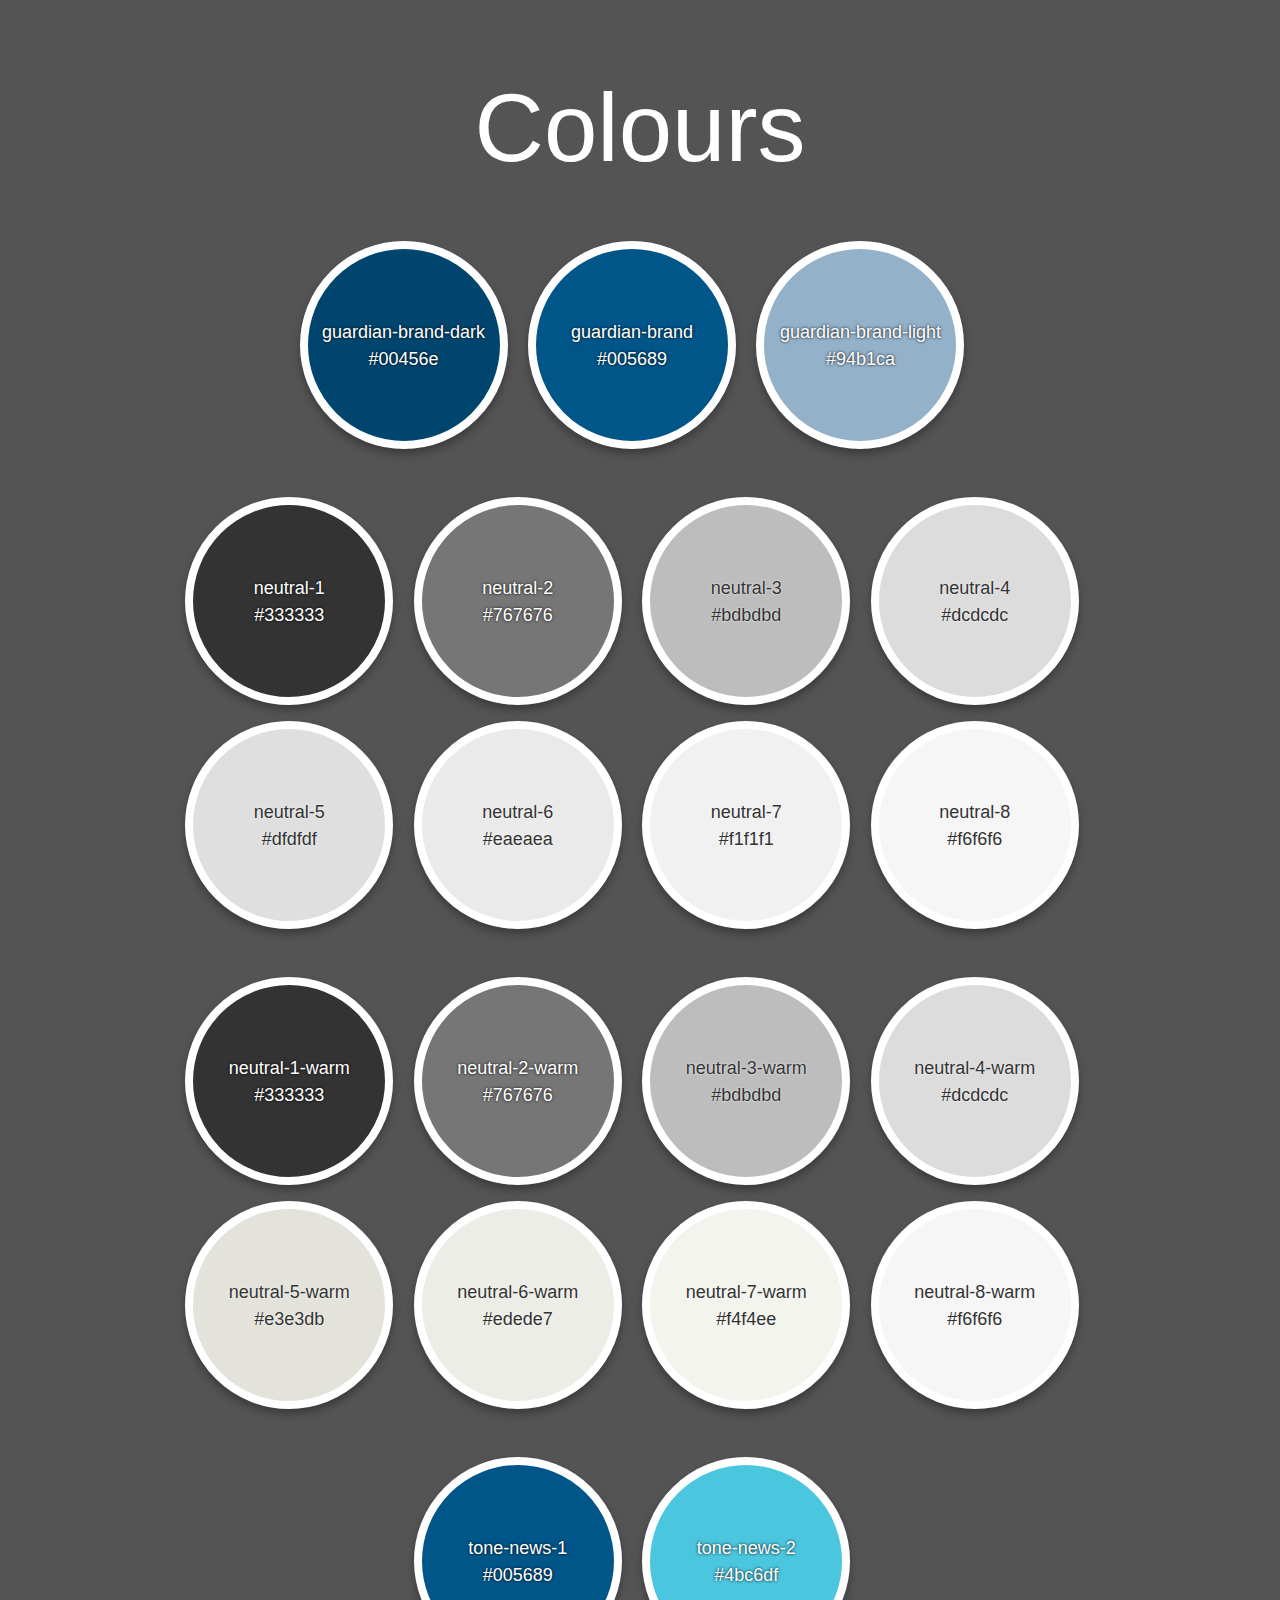
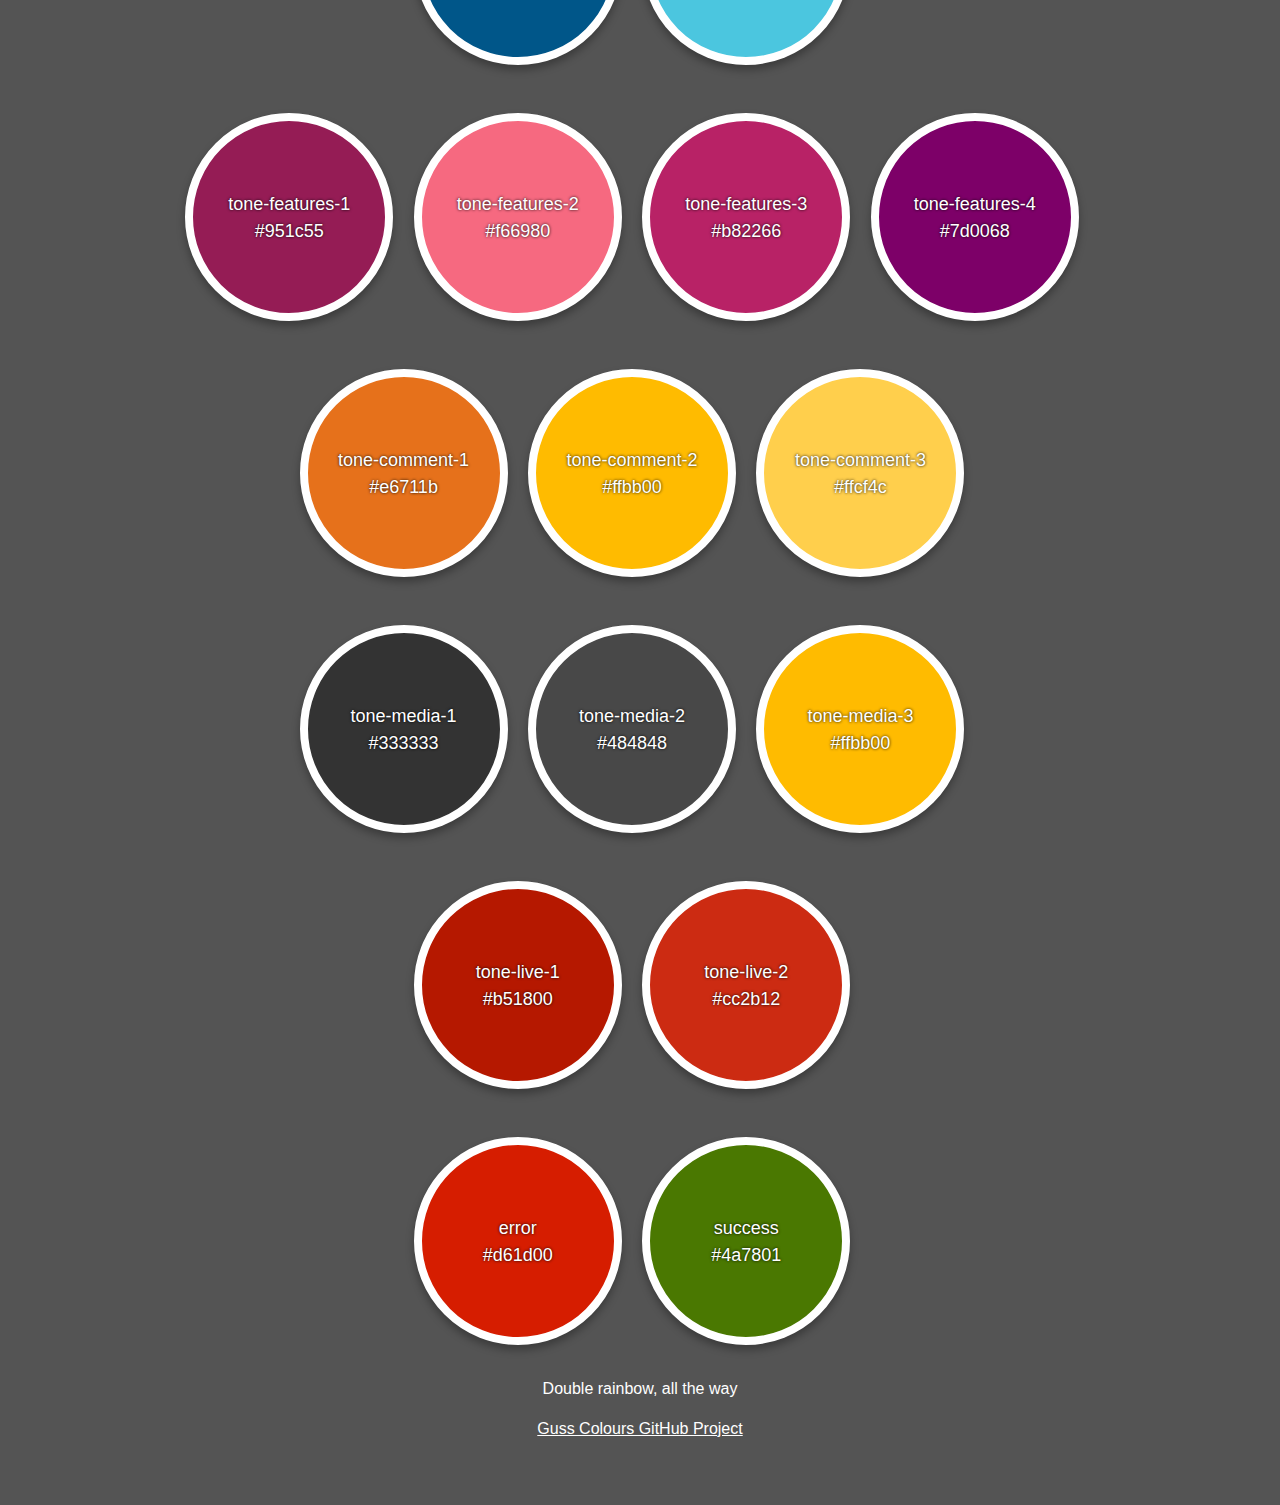
==== commit 8d363f0d: "Merge branch 'master' into gh-pages" ====
--- a/index.html
+++ b/index.html
@@ -8,6 +8,7 @@
 <body>
     <h1>Colours</h1>
 
+    <div class="b-guardian-brand-dark"></div>
     <div class="b-guardian-brand"></div>
     <div class="b-guardian-brand-light"></div>
 
--- a/styles.css
+++ b/styles.css
@@ -1,3 +1,27 @@
+/**
+ * Guss default colours
+ * 
+ * @type Map
+ */
+/**
+ * Get a color from initial color palette
+ * 
+ * @param {String} $name                    - color to get
+ * @param {Map}    $palette ($guss-colours) - palette
+ *
+ * @requires {variable} guss-colours
+ *
+ * @return {Color | Null}
+ */
+/**
+ * Generate a color palette
+ *
+ * @param {Map}    $palette  ($guss-colours) - palette
+ * @param {String} $prefix   (c-)            - prefix
+ * @param {String} $property (color)         - property
+ *
+ * @requires {variable} guss-colours
+ */
 html {
   max-width: 60em;
   margin-left: auto;
@@ -20,10 +44,13 @@
   margin: 2em; }
 
 .b-guardian-brand {
-  background-color: #214583; }
+  background-color: #005689; }
 
 .b-guardian-brand-light {
   background-color: #94b1ca; }
+
+.b-guardian-brand-dark {
+  background-color: #00456e; }
 
 .b-error {
   background-color: #d61d00; }
@@ -159,6 +186,14 @@
     visibility: hidden;
     content: "guardian-brand-light"; }
 
+.b-guardian-brand-dark {
+  text-shadow: 0 0 3px #000000;
+  font-weight: 200;
+  color: #ffffff; }
+  .b-guardian-brand-dark:before {
+    visibility: hidden;
+    content: "guardian-brand-dark"; }
+
 .b-error {
   text-shadow: 0 0 3px #000000;
   font-weight: 200;
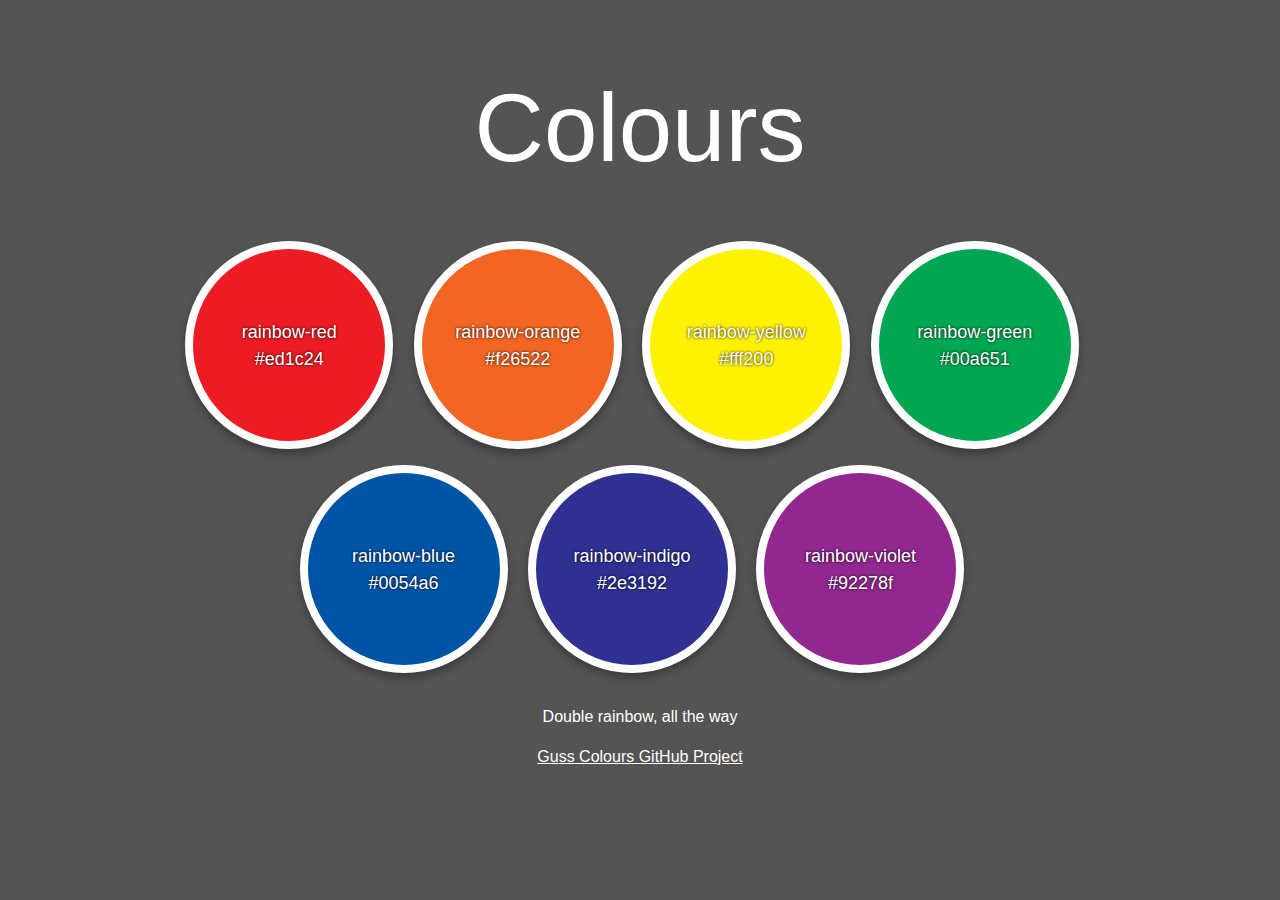
==== commit 6a053a4a: "Merge branch 'helper-only' into gh-pages" ====
--- a/index.html
+++ b/index.html
@@ -3,70 +3,18 @@
 <head>
     <meta name="charset" content="utf-8" />
     <title>Guardian Colours</title>
-    <link href="styles.css" rel="stylesheet" type="text/css" />
+    <link href="demo.css" rel="stylesheet" type="text/css" />
 </head>
 <body>
     <h1>Colours</h1>
 
-    <div class="b-guardian-brand-dark"></div>
-    <div class="b-guardian-brand"></div>
-    <div class="b-guardian-brand-light"></div>
-
-    <div class="clear"></div>
-
-    <div class="b-neutral-1"></div>
-    <div class="b-neutral-2"></div>
-    <div class="b-neutral-3"></div>
-    <div class="b-neutral-4"></div>
-    <div class="b-neutral-5"></div>
-    <div class="b-neutral-6"></div>
-    <div class="b-neutral-7"></div>
-    <div class="b-neutral-8"></div>
-
-    <div class="clear"></div>
-
-    <div class="b-neutral-1-warm"></div>
-    <div class="b-neutral-2-warm"></div>
-    <div class="b-neutral-3-warm"></div>
-    <div class="b-neutral-4-warm"></div>
-    <div class="b-neutral-5-warm"></div>
-    <div class="b-neutral-6-warm"></div>
-    <div class="b-neutral-7-warm"></div>
-    <div class="b-neutral-8-warm"></div>
-
-    <div class="clear"></div>
-
-    <div class="b-tone-news-1"></div>
-    <div class="b-tone-news-2"></div>
-
-    <div class="clear"></div>
-
-    <div class="b-tone-features-1"></div>
-    <div class="b-tone-features-2"></div>
-    <div class="b-tone-features-3"></div>
-    <div class="b-tone-features-4"></div>
-
-    <div class="clear"></div>
-
-    <div class="b-tone-comment-1"></div>
-    <div class="b-tone-comment-2"></div>
-    <div class="b-tone-comment-3"></div>
-
-    <div class="clear"></div>
-
-    <div class="b-tone-media-1"></div>
-    <div class="b-tone-media-2"></div>
-    <div class="b-tone-media-3"></div>
-
-    <div class="clear"></div>
-
-    <div class="b-tone-live-1"></div>
-    <div class="b-tone-live-2"></div>
-
-    <div class="clear"></div>
-
-    <div class="b-error"></div>
-    <div class="b-success"></div>
+    <div class="b-rainbow-red"></div>
+    <div class="b-rainbow-orange"></div>
+    <div class="b-rainbow-yellow"></div>
+    <div class="b-rainbow-green"></div>
+    <div class="b-rainbow-blue"></div>
+    <div class="b-rainbow-indigo"></div>
+    <div class="b-rainbow-violet"></div>
 
     <p>Double rainbow, all the way</p>
     <p><a href="https://github.com/guardian/guss-colours">Guss Colours GitHub Project</a></p>
--- a/demo.css
+++ b/demo.css
@@ -0,0 +1,152 @@
+/**
+ * An example of a colour palette to be used with guss-colours
+ *
+ * If you're looking for the guardian colour palette: https://github.com/guardian/pasteup-palette
+ * 
+ * @type Map
+ *
+ * @group colours
+ */
+/**
+ * Get a colour from a given colour palette.
+ * 
+ * @param {String} $name                    - colour to get
+ * @param {Map}    $palette ($guss-colours) - palette
+ *
+ * @requires {variable} guss-colours
+ *
+ * @return {Color | Null}
+ *
+ * @group colours
+ */
+/**
+ * Generate helper classes for a given colour palette  
+ * Outputs rules such as: `.c-red { color: red; }`.
+ *
+ * @param {Map}    $palette  ($guss-colours) - palette
+ * @param {String} $prefix   ("c-")          - prefix
+ * @param {String} $property ("color")       - property
+ *
+ * @requires {variable} guss-colours
+ *
+ * @group colours
+ */
+html {
+  max-width: 60em;
+  margin-left: auto;
+  margin-right: auto;
+  padding: 1em 1em 3em;
+  background: #545454;
+  font: 200 1em/1.5 'Helvetica Neue', sans-serif;
+  color: #ffffff;
+  text-align: center;
+  -moz-osx-font-smoothing: grayscale;
+  -webkit-font-smoothing: antialiased; }
+
+h1 {
+  font: 100 6em/1 'Helvetica Neue', sans-serif; }
+
+a {
+  color: #ffffff; }
+
+.clear {
+  margin: 2em; }
+
+.b-rainbow-red {
+  background-color: #ed1c24; }
+
+.b-rainbow-orange {
+  background-color: #f26522; }
+
+.b-rainbow-yellow {
+  background-color: #fff200; }
+
+.b-rainbow-green {
+  background-color: #00a651; }
+
+.b-rainbow-blue {
+  background-color: #0054a6; }
+
+.b-rainbow-indigo {
+  background-color: #2e3192; }
+
+.b-rainbow-violet {
+  background-color: #92278f; }
+
+[class^=b-] {
+  display: inline-block;
+  width: 12em;
+  height: 12em;
+  margin: 0 1em 1em 0;
+  border-radius: 50%;
+  vertical-align: middle;
+  border: 8px solid #fff;
+  text-align: center;
+  text-shadow: #ffffff 0 0 2px;
+  box-shadow: 0 5px 9px rgba(0, 0, 0, 0.3);
+  color: #333333; }
+
+.colour-name,
+.colour-value {
+  font-size: 1.125em;
+  width: 90%;
+  display: inline-block; }
+
+.colour-name {
+  margin-top: calc(50% - 2.75em); }
+
+.b-rainbow-red {
+  text-shadow: 0 0 3px #000000;
+  font-weight: 200;
+  color: #ffffff; }
+  .b-rainbow-red:before {
+    visibility: hidden;
+    content: "rainbow-red"; }
+
+.b-rainbow-orange {
+  text-shadow: 0 0 3px #000000;
+  font-weight: 200;
+  color: #ffffff; }
+  .b-rainbow-orange:before {
+    visibility: hidden;
+    content: "rainbow-orange"; }
+
+.b-rainbow-yellow {
+  text-shadow: 0 0 3px #000000;
+  font-weight: 200;
+  color: #ffffff; }
+  .b-rainbow-yellow:before {
+    visibility: hidden;
+    content: "rainbow-yellow"; }
+
+.b-rainbow-green {
+  text-shadow: 0 0 3px #000000;
+  font-weight: 200;
+  color: #ffffff; }
+  .b-rainbow-green:before {
+    visibility: hidden;
+    content: "rainbow-green"; }
+
+.b-rainbow-blue {
+  text-shadow: 0 0 3px #000000;
+  font-weight: 200;
+  color: #ffffff; }
+  .b-rainbow-blue:before {
+    visibility: hidden;
+    content: "rainbow-blue"; }
+
+.b-rainbow-indigo {
+  text-shadow: 0 0 3px #000000;
+  font-weight: 200;
+  color: #ffffff; }
+  .b-rainbow-indigo:before {
+    visibility: hidden;
+    content: "rainbow-indigo"; }
+
+.b-rainbow-violet {
+  text-shadow: 0 0 3px #000000;
+  font-weight: 200;
+  color: #ffffff; }
+  .b-rainbow-violet:before {
+    visibility: hidden;
+    content: "rainbow-violet"; }
